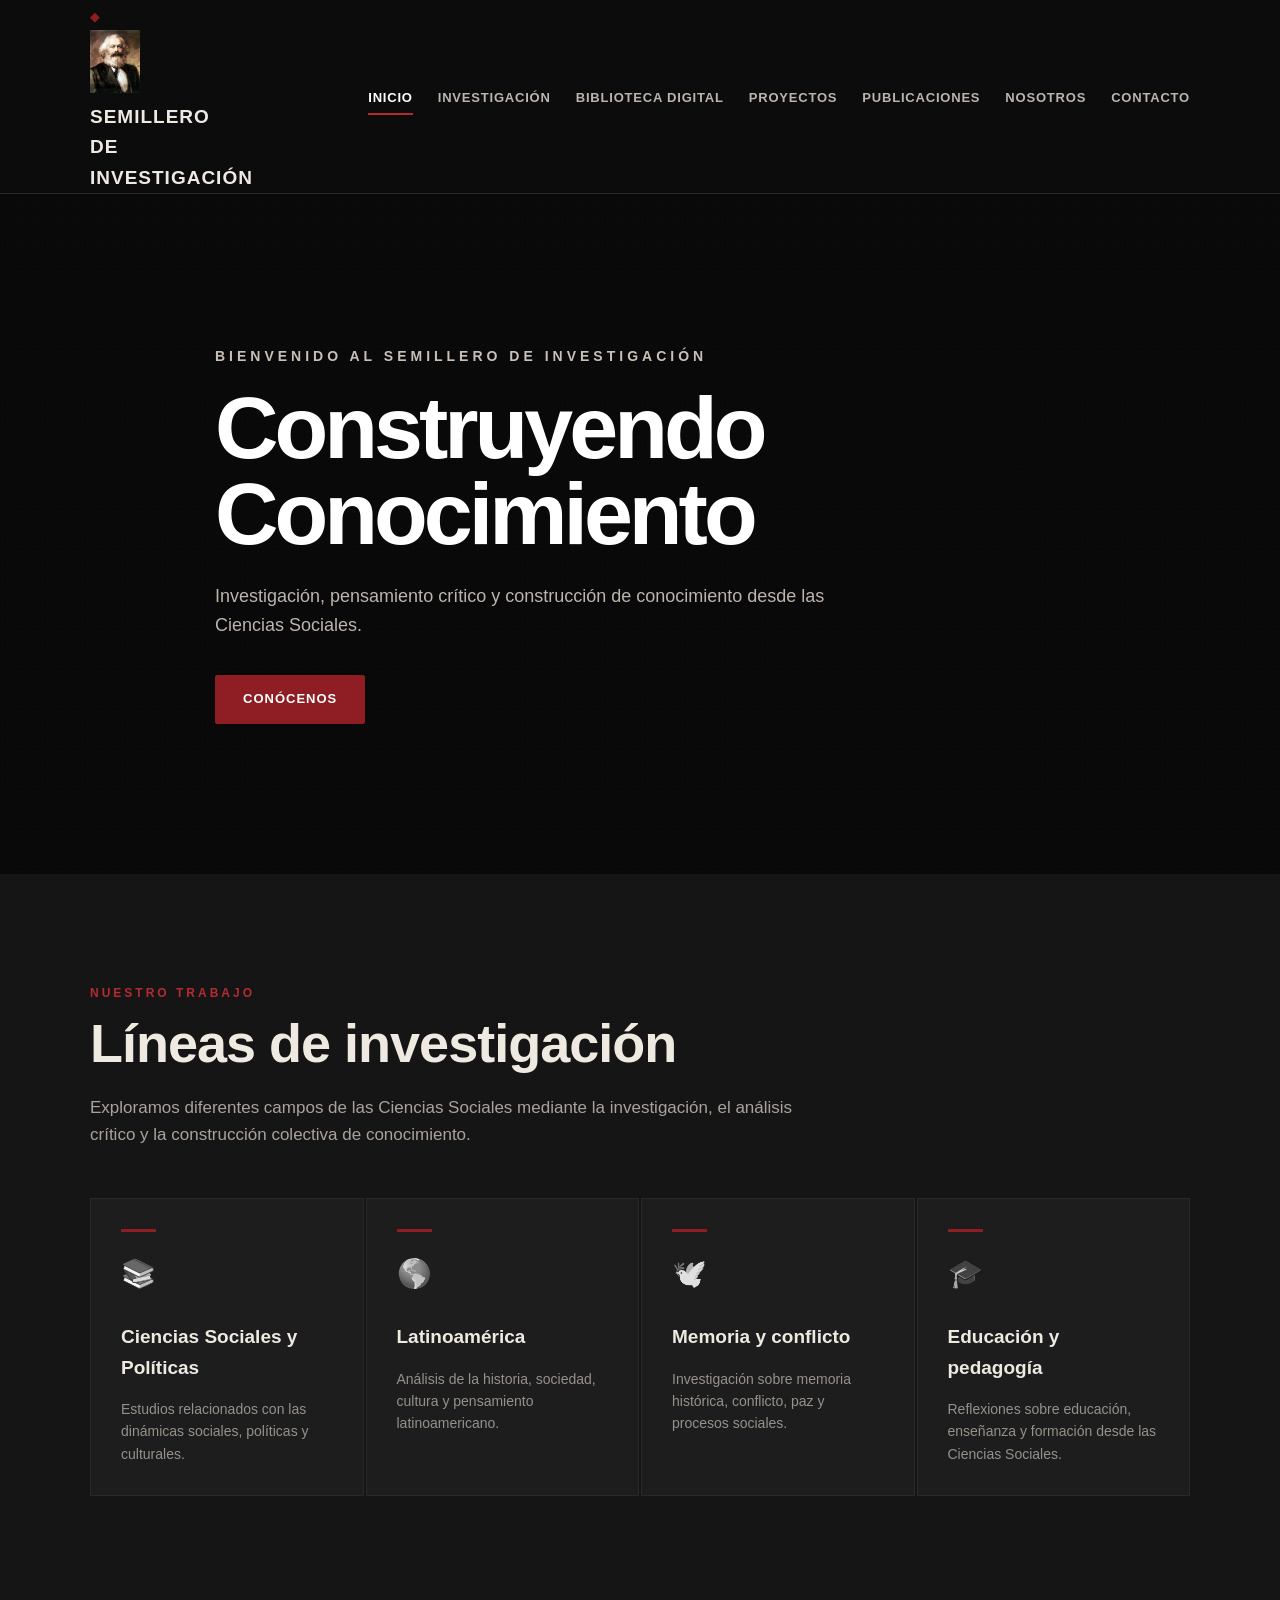
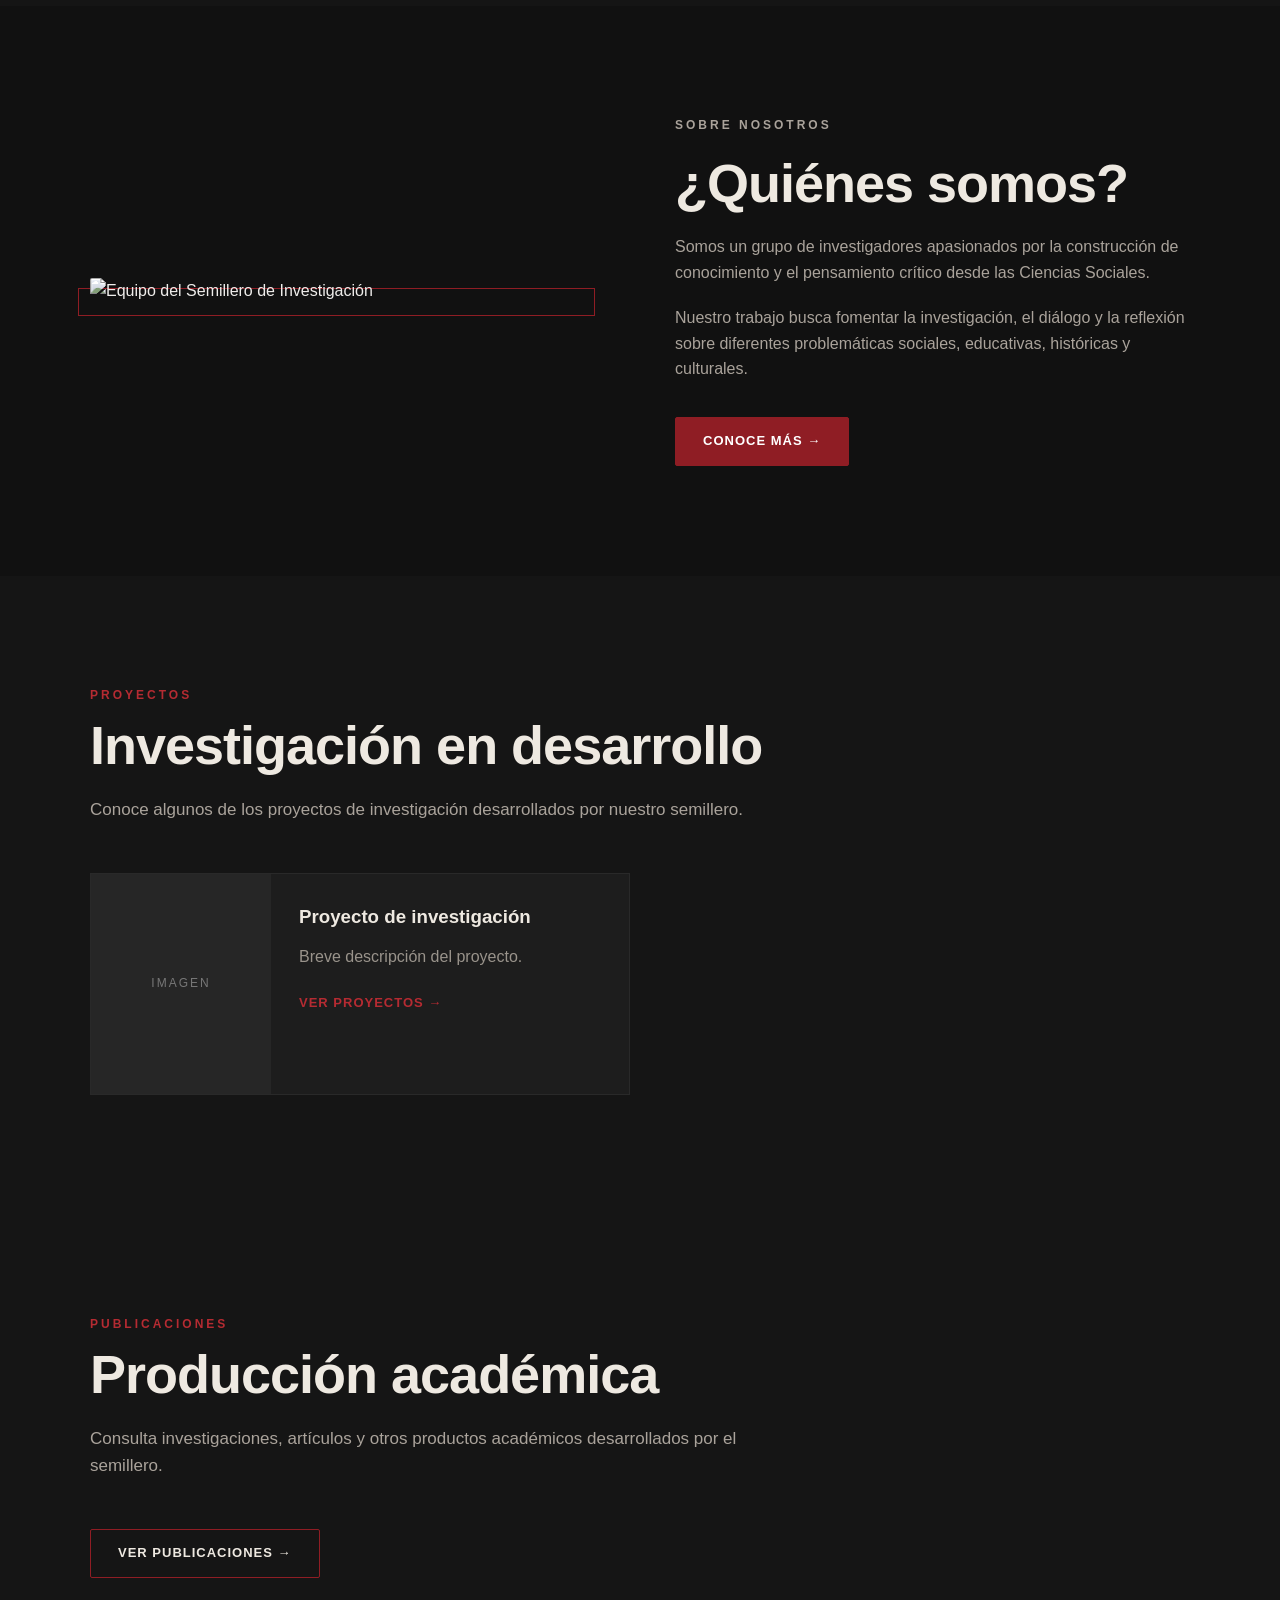
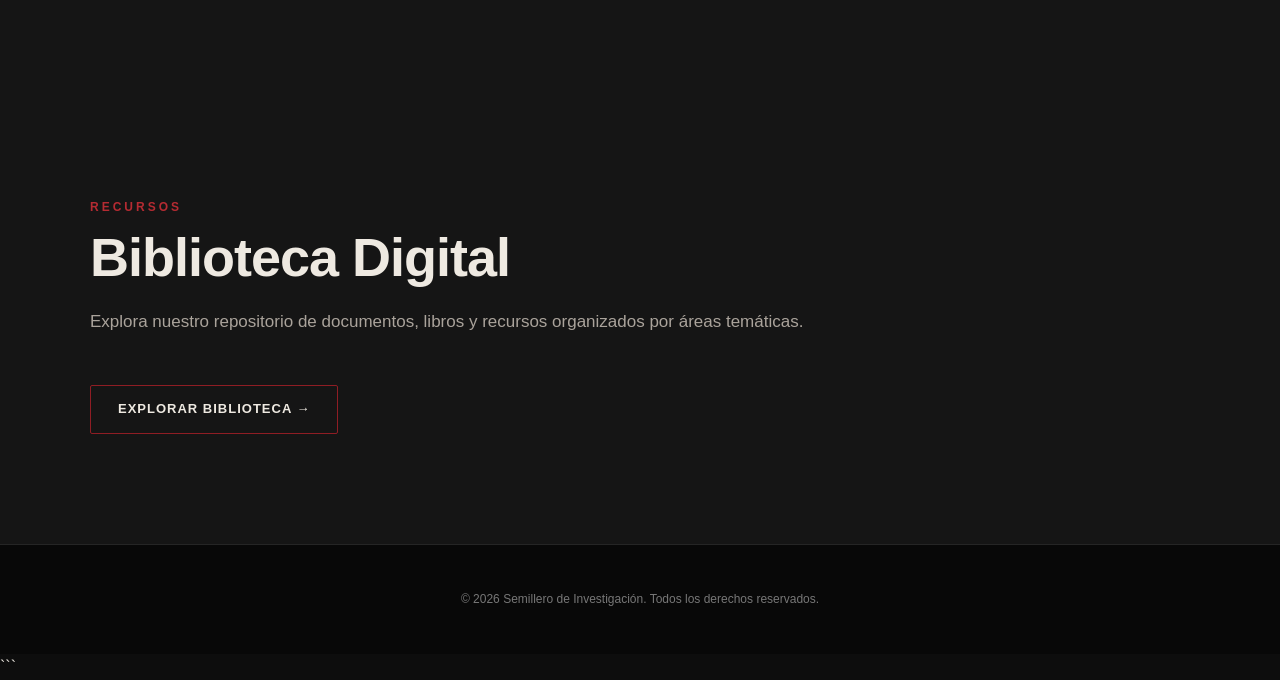
==== index.html @ fe78fd08 "git" ====
<!DOCTYPE html>
<html lang="es">

<head>

    <meta charset="UTF-8">
    <meta name="viewport" content="width=device-width, initial-scale=1.0">

    <title>Semillero de Investigación</title>

    <link rel="stylesheet" href="css/styles.css">

</head>

<body>

    <!-- ==================== HEADER ==================== -->

    <header class="header">

        <div class="contenedor header-contenido">

            <!-- LOGO / NOMBRE -->

            <a href="index.html" class="logo mi-logo">
                <img src="images/logo.png" alt="Logo del Semillero de Investigación" style="width: 50px; height: auto;">
                Semillero de Investigación
            </a>


            <!-- MENÚ DE NAVEGACIÓN -->

            <nav class="navegacion">

                <ul>

                    <li>
                        <a href="index.html" class="activo">
                            Inicio
                        </a>
                    </li>

                    <li>
                        <a href="investigacion.html">
                            Investigación
                        </a>
                    </li>

                    <li>
                        <a href="repositorio.html">
                            Biblioteca Digital
                        </a>
                    </li>

                    <li>
                        <a href="proyectos.html">
                            Proyectos
                        </a>
                    </li>

                    <li>
                        <a href="publicaciones.html">
                            Publicaciones
                        </a>
                    </li>

                    <li>
                        <a href="nosotros.html">
                            Nosotros
                        </a>
                    </li>

                    <li>
                        <a href="contacto.html">
                            Contacto
                        </a>
                    </li>

                </ul>

            </nav>

        </div>

    </header>


    <!-- ==================== CONTENIDO PRINCIPAL ==================== -->

    <main>


        <!-- ==================== INICIO ==================== -->

        <section id="inicio" class="hero">

            <div class="hero-contenido">

                <p class="hero-subtitulo">
                    Bienvenido al Semillero de Investigación
                </p>

                <h1 class="hero-titulo">
                    Construyendo Conocimiento
                </h1>

                <p class="hero-texto">
                    Investigación, pensamiento crítico y construcción
                    de conocimiento desde las Ciencias Sociales.
                </p>

                <a href="nosotros.html" class="hero-boton">
                    Conócenos
                </a>

            </div>

        </section>


        <!-- ==================== LÍNEAS DE INVESTIGACIÓN ==================== -->

        <section id="lineas" class="seccion">

            <div class="contenedor">

                <p class="etiqueta">
                    NUESTRO TRABAJO
                </p>

                <h2>
                    Líneas de investigación
                </h2>

                <p class="descripcion">
                    Exploramos diferentes campos de las Ciencias Sociales
                    mediante la investigación, el análisis crítico y la
                    construcción colectiva de conocimiento.
                </p>


                <div class="lineas-grid">


                    <article class="linea">

                        <div class="linea-icono">
                            📚
                        </div>

                        <h3>
                            Ciencias Sociales y Políticas
                        </h3>

                        <p>
                            Estudios relacionados con las dinámicas
                            sociales, políticas y culturales.
                        </p>

                    </article>


                    <article class="linea">

                        <div class="linea-icono">
                            🌎
                        </div>

                        <h3>
                            Latinoamérica
                        </h3>

                        <p>
                            Análisis de la historia, sociedad,
                            cultura y pensamiento latinoamericano.
                        </p>

                    </article>


                    <article class="linea">

                        <div class="linea-icono">
                            🕊️
                        </div>

                        <h3>
                            Memoria y conflicto
                        </h3>

                        <p>
                            Investigación sobre memoria histórica,
                            conflicto, paz y procesos sociales.
                        </p>

                    </article>


                    <article class="linea">

                        <div class="linea-icono">
                            🎓
                        </div>

                        <h3>
                            Educación y pedagogía
                        </h3>

                        <p>
                            Reflexiones sobre educación, enseñanza
                            y formación desde las Ciencias Sociales.
                        </p>

                    </article>


                </div>

            </div>

        </section>


        <!-- ==================== SOBRE NOSOTROS ==================== -->

        <section id="nosotros" class="seccion nosotros">

            <div class="contenedor nosotros-contenido">

                <div class="nosotros-imagen">

                    <img
                        src="img/nosotros.jpg"
                        alt="Equipo del Semillero de Investigación">

                </div>


                <div class="nosotros-texto">

                    <p class="etiqueta">
                        SOBRE NOSOTROS
                    </p>

                    <h2>
                        ¿Quiénes somos?
                    </h2>

                    <p>
                        Somos un grupo de investigadores apasionados
                        por la construcción de conocimiento y el
                        pensamiento crítico desde las Ciencias Sociales.
                    </p>

                    <p>
                        Nuestro trabajo busca fomentar la investigación,
                        el diálogo y la reflexión sobre diferentes
                        problemáticas sociales, educativas, históricas
                        y culturales.
                    </p>

                    <a href="nosotros.html" class="boton">
                        Conoce más →
                    </a>

                </div>

            </div>

        </section>


        <!-- ==================== PROYECTOS ==================== -->

        <section id="proyectos" class="seccion">

            <div class="contenedor">

                <p class="etiqueta">
                    PROYECTOS
                </p>

                <h2>
                    Investigación en desarrollo
                </h2>

                <p class="descripcion">
                    Conoce algunos de los proyectos de investigación
                    desarrollados por nuestro semillero.
                </p>


                <div class="proyectos">

                    <article class="proyecto">

                        <div class="proyecto-imagen">
                            Imagen
                        </div>

                        <div class="proyecto-contenido">

                            <h3>
                                Proyecto de investigación
                            </h3>

                            <p>
                                Breve descripción del proyecto.
                            </p>

                            <a href="proyectos.html">
                                Ver proyectos →
                            </a>

                        </div>

                    </article>

                </div>

            </div>

        </section>


        <!-- ==================== PUBLICACIONES ==================== -->

        <section id="publicaciones" class="seccion">

            <div class="contenedor">

                <p class="etiqueta">
                    PUBLICACIONES
                </p>

                <h2>
                    Producción académica
                </h2>

                <p class="descripcion">
                    Consulta investigaciones, artículos y otros
                    productos académicos desarrollados por el semillero.
                </p>

                <a href="publicaciones.html" class="boton">
                    Ver publicaciones →
                </a>

            </div>

        </section>


        <!-- ==================== BIBLIOTECA DIGITAL ==================== -->

        <section id="biblioteca" class="seccion">

            <div class="contenedor">

                <p class="etiqueta">
                    RECURSOS
                </p>

                <h2>
                    Biblioteca Digital
                </h2>

                <p class="descripcion">
                    Explora nuestro repositorio de documentos, libros
                    y recursos organizados por áreas temáticas.
                </p>

                <a href="repositorio.html" class="boton">
                    Explorar biblioteca →
                </a>

            </div>

        </section>


    </main>


    <!-- ==================== FOOTER ==================== -->

    <footer class="footer">

        <div class="contenedor">

            <p>
                © 2026 Semillero de Investigación.
                Todos los derechos reservados.
            </p>

        </div>

    </footer>


    <script src="js/script.js"></script>

</body>

</html>
```
---- css/styles.css ----
/* =====================================================
   CONFIGURACIÓN GENERAL
===================================================== */

* {
    margin: 0;
    padding: 0;
    box-sizing: border-box;
}

html {
    scroll-behavior: smooth;
}
.mi-logo {
  width: 59px; 
  height: auto; 
}
body {
    font-family: Arial, Helvetica, sans-serif;

    background-color: #0d0d0d;
    color: #e8e3dc;

    line-height: 1.6;
}


/* =====================================================
   VARIABLES
===================================================== */

:root {

    --negro: #0d0d0d;
    --negro-suave: #151515;
    --grafito: #1d1d1d;

    --rojo: #8f1d24;
    --rojo-claro: #b52b32;
    --borgona: #5e1419;

    --blanco: #eee9e1;
    --gris: #aaa39b;
    --gris-oscuro: #333333;

    --papel: #d8d0c4;
}


/* =====================================================
   SELECCIÓN DE TEXTO
===================================================== */

::selection {
    background-color: var(--rojo);
    color: white;
}


/* =====================================================
   CONTENEDOR
===================================================== */

.contenedor {
    width: min(1100px, 90%);
    margin: 0 auto;
}


/* =====================================================
   HEADER
===================================================== */

.header {

    position: sticky;
    top: 0;

    z-index: 1000;

    background-color: rgba(13, 13, 13, 0.96);

    border-bottom: 1px solid #292929;

    backdrop-filter: blur(10px);
}


.header-contenido {

    min-height: 78px;

    display: flex;
    align-items: center;
    justify-content: space-between;

    gap: 30px;
}


/* =====================================================
   LOGO
===================================================== */

.logo {

    color: var(--blanco);

    text-decoration: none;

    font-size: 19px;

    font-weight: 800;

    text-transform: uppercase;

    letter-spacing: 1px;
}


.logo::before {

    content: "◆";

    color: var(--rojo);

    margin-right: 10px;

    font-size: 12px;
}


/* =====================================================
   NAVEGACIÓN
===================================================== */

.navegacion ul {

    list-style: none;

    display: flex;

    align-items: center;

    gap: 25px;
}


.navegacion a {

    position: relative;

    color: #bbb5ad;

    text-decoration: none;

    font-size: 13px;

    font-weight: 600;

    text-transform: uppercase;

    letter-spacing: 0.8px;

    padding: 10px 0;

    transition: color 0.3s ease;
}


.navegacion a:hover,
.navegacion a.activo {

    color: white;
}


/* Línea roja */

.navegacion a::after {

    content: "";

    position: absolute;

    left: 0;
    bottom: 0;

    width: 0;
    height: 2px;

    background-color: var(--rojo-claro);

    transition: width 0.3s ease;
}


.navegacion a:hover::after,
.navegacion a.activo::after {

    width: 100%;
}


/* =====================================================
   HERO
===================================================== */

.hero {

    min-height: 680px;

    display: flex;

    align-items: center;

    position: relative;

    background-color: var(--negro);

    background-image:
        linear-gradient(
            rgba(8, 8, 8, 0.78),
            rgba(8, 8, 8, 0.88)
        ),
        url("../img/hero.jpg");

    background-size: cover;

    background-position: center;
}


/* Textura */

.hero::after {

    content: "";

    position: absolute;

    inset: 0;

    pointer-events: none;

    background-image:
        radial-gradient(
            rgba(255,255,255,0.04) 1px,
            transparent 1px
        );

    background-size: 5px 5px;

    opacity: 0.25;
}


.hero-contenido {

    position: relative;

    z-index: 2;

    width: min(850px, 90%);

    margin: 0 auto;

    text-align: left;
}


.hero-subtitulo {

    margin-bottom: 18px;

    color: #c8c0b6;

    font-size: 14px;

    font-weight: 600;

    text-transform: uppercase;

    letter-spacing: 4px;
}


.hero-titulo {

    margin-bottom: 25px;

    color: white;

    font-size: clamp(48px, 8vw, 88px);

    line-height: 0.98;

    letter-spacing: -4px;

    max-width: 850px;
}


.hero-texto {

    max-width: 650px;

    margin-bottom: 35px;

    color: #bbb5ad;

    font-size: 18px;
}


/* =====================================================
   BOTONES
===================================================== */

.hero-boton,
.boton {

    display: inline-block;

    padding: 13px 27px;

    background-color: var(--rojo);

    color: white;

    text-decoration: none;

    border: 1px solid var(--rojo);

    border-radius: 2px;

    font-size: 13px;

    font-weight: 700;

    text-transform: uppercase;

    letter-spacing: 1px;

    transition:
        background-color 0.3s ease,
        transform 0.3s ease;
}


.hero-boton:hover,
.boton:hover {

    background-color: var(--rojo-claro);

    transform: translateY(-3px);
}


/* =====================================================
   SECCIONES
===================================================== */

.seccion {

    padding: 110px 0;

    background-color: var(--negro);
}


.seccion:nth-child(even) {

    background-color: var(--negro-suave);
}


.etiqueta {

    margin-bottom: 12px;

    color: var(--rojo-claro);

    font-size: 12px;

    font-weight: 800;

    letter-spacing: 3px;
}


.seccion h2 {

    margin-bottom: 22px;

    color: var(--blanco);

    font-size: clamp(34px, 5vw, 54px);

    line-height: 1.05;

    letter-spacing: -1px;
}


.descripcion {

    max-width: 720px;

    margin-bottom: 50px;

    color: var(--gris);

    font-size: 17px;
}


/* =====================================================
   LÍNEAS DE INVESTIGACIÓN
===================================================== */

.lineas-grid {

    display: grid;

    grid-template-columns: repeat(4, 1fr);

    gap: 2px;
}


.linea {

    min-height: 260px;

    padding: 30px;

    background-color: var(--grafito);

    border: 1px solid #292929;

    transition:
        background-color 0.3s ease,
        transform 0.3s ease;
}


.linea:hover {

    background-color: #252525;

    transform: translateY(-5px);
}


.linea-icono {

    margin-bottom: 25px;

    font-size: 28px;

    filter: grayscale(100%);
}


.linea h3 {

    margin-bottom: 15px;

    color: var(--blanco);

    font-size: 19px;
}


.linea p {

    color: #96918b;

    font-size: 14px;
}


/* Línea roja superior */

.linea::before {

    content: "";

    display: block;

    width: 35px;

    height: 3px;

    margin-bottom: 20px;

    background-color: var(--rojo);
}


/* =====================================================
   NOSOTROS
===================================================== */

.nosotros {

    background-color: #111111 !important;
}


.nosotros-contenido {

    display: grid;

    grid-template-columns: 1fr 1fr;

    align-items: center;

    gap: 70px;
}


.nosotros-imagen {

    position: relative;
}


.nosotros-imagen::before {

    content: "";

    position: absolute;

    left: -12px;
    bottom: -12px;

    width: 100%;
    height: 100%;

    border: 1px solid var(--rojo);

    z-index: 0;
}


.nosotros-imagen img {

    position: relative;

    z-index: 1;

    width: 100%;

    height: 500px;

    object-fit: cover;

    filter: grayscale(70%) contrast(1.1);

    border-radius: 2px;
}


.nosotros-texto p {

    margin-bottom: 20px;

    color: #aaa39b;
}


.nosotros-texto .boton {

    margin-top: 15px;
}


/* =====================================================
   PROYECTOS
===================================================== */

.proyectos {

    display: grid;

    grid-template-columns: repeat(2, 1fr);

    gap: 20px;
}


.proyecto {

    display: grid;

    grid-template-columns: 180px 1fr;

    background-color: var(--grafito);

    border: 1px solid #292929;

    overflow: hidden;

    transition:
        transform 0.3s ease,
        border-color 0.3s ease;
}


.proyecto:hover {

    transform: translateY(-5px);

    border-color: var(--rojo);
}


.proyecto-imagen {

    min-height: 220px;

    display: flex;

    align-items: center;

    justify-content: center;

    background-color: #262626;

    color: #777;

    font-size: 12px;

    text-transform: uppercase;

    letter-spacing: 2px;
}


.proyecto-contenido {

    padding: 28px;
}


.proyecto-contenido h3 {

    margin-bottom: 12px;

    color: var(--blanco);
}


.proyecto-contenido p {

    margin-bottom: 20px;

    color: #99938b;
}


.proyecto-contenido a {

    color: var(--rojo-claro);

    text-decoration: none;

    font-size: 13px;

    font-weight: 700;

    text-transform: uppercase;

    letter-spacing: 1px;
}


/* =====================================================
   PUBLICACIONES / BIBLIOTECA
===================================================== */

#publicaciones,
#biblioteca {

    background-color: #151515;
}


#publicaciones .boton,
#biblioteca .boton {

    background-color: transparent;

    border-color: var(--rojo);

    color: #eee9e1;
}


#publicaciones .boton:hover,
#biblioteca .boton:hover {

    background-color: var(--rojo);
}


/* =====================================================
   FOOTER
===================================================== */

.footer {

    padding: 45px 0;

    background-color: #080808;

    border-top: 1px solid #252525;

    color: #777;

    text-align: center;

    font-size: 12px;
}


/* =====================================================
   ANIMACIÓN HERO
===================================================== */

.hero-contenido {

    animation: aparecer 1s ease;
}


@keyframes aparecer {

    from {

        opacity: 0;

        transform: translateY(25px);

    }

    to {

        opacity: 1;

        transform: translateY(0);

    }

}


/* =====================================================
   ANIMACIONES JAVASCRIPT
===================================================== */

.animacion {

    opacity: 0;

    transform: translateY(30px);

    transition:
        opacity 0.7s ease,
        transform 0.7s ease;
}


.animacion.visible {

    opacity: 1;

    transform: translateY(0);
}


/* =====================================================
   TABLET
===================================================== */

@media (max-width: 900px) {

    .header-contenido {

        flex-direction: column;

        padding: 18px 0;

    }


    .navegacion ul {

        flex-wrap: wrap;

        justify-content: center;

        gap: 15px;

    }


    .lineas-grid {

        grid-template-columns: repeat(2, 1fr);

    }


    .nosotros-contenido {

        grid-template-columns: 1fr;

        gap: 50px;

    }


    .nosotros-imagen img {

        height: 400px;

    }


    .proyectos {

        grid-template-columns: 1fr;

    }

}


/* =====================================================
   CELULAR
===================================================== */

@media (max-width: 600px) {

    .header-contenido {

        align-items: center;

    }


    .logo {

        font-size: 16px;

    }


    .navegacion ul {

        gap: 10px;

    }


    .navegacion a {

        font-size: 10px;

    }


    .hero {

        min-height: 600px;

    }


    .hero-contenido {

        text-align: left;

    }


    .hero-titulo {

        font-size: 52px;

        letter-spacing: -2px;

    }


    .hero-texto {

        font-size: 16px;

    }


    .seccion {

        padding: 75px 0;

    }


    .lineas-grid {

        grid-template-columns: 1fr;

    }


    .proyecto {

        grid-template-columns: 1fr;

    }


    .proyecto-imagen {

        min-height: 180px;

    }


    .nosotros-imagen img {

        height: 300px;

    }

}
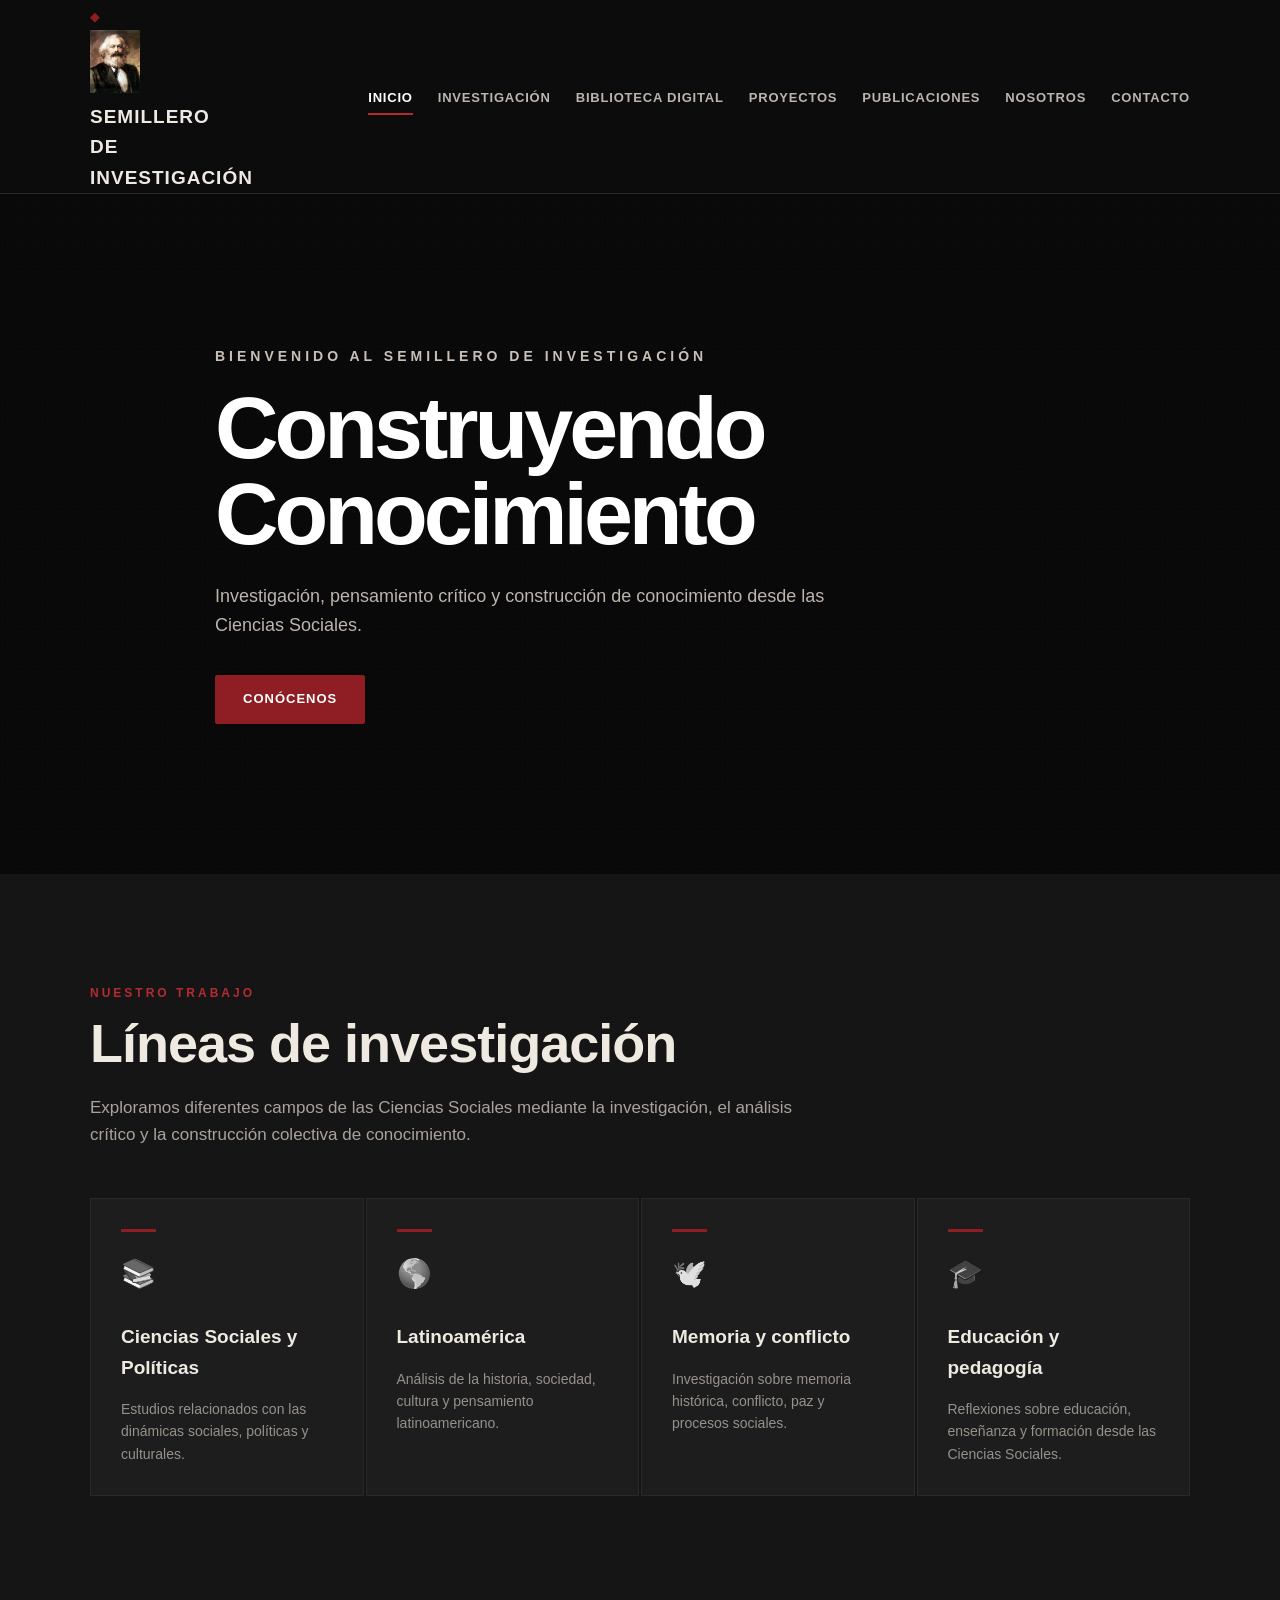
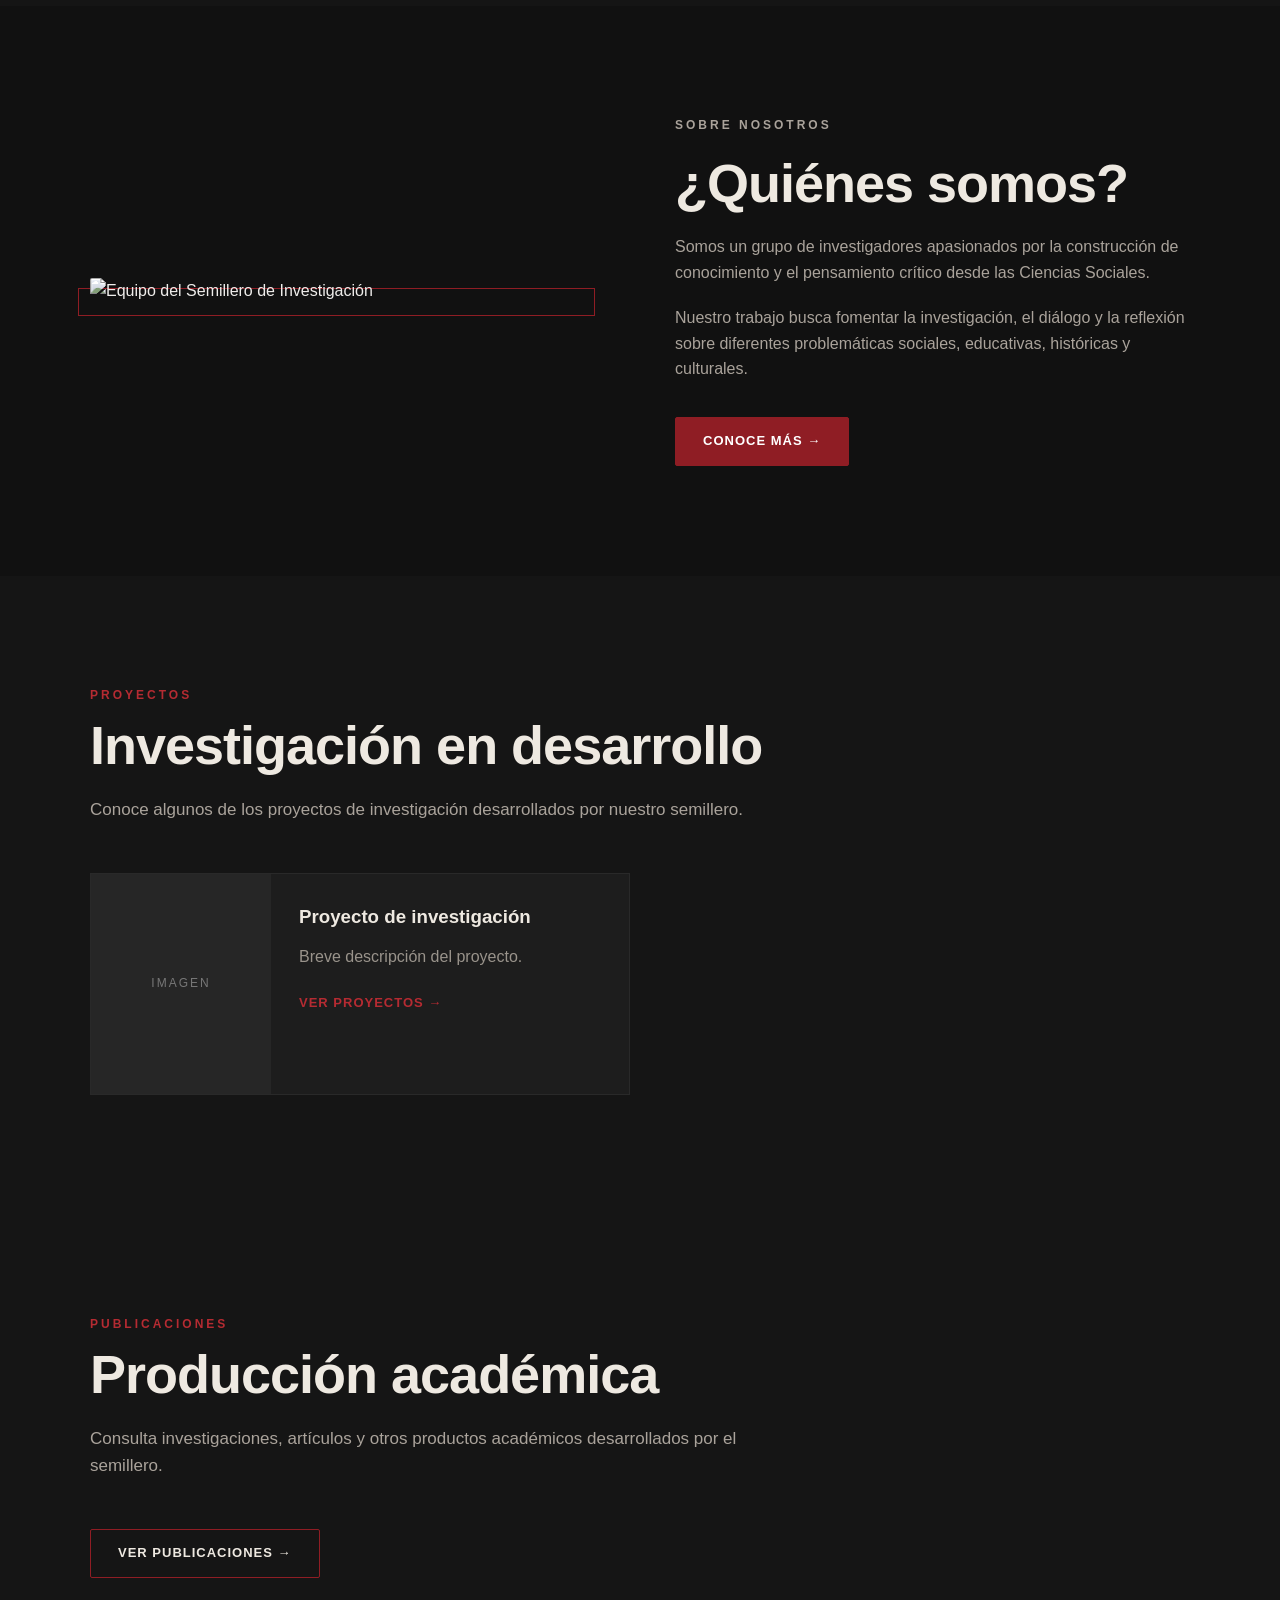
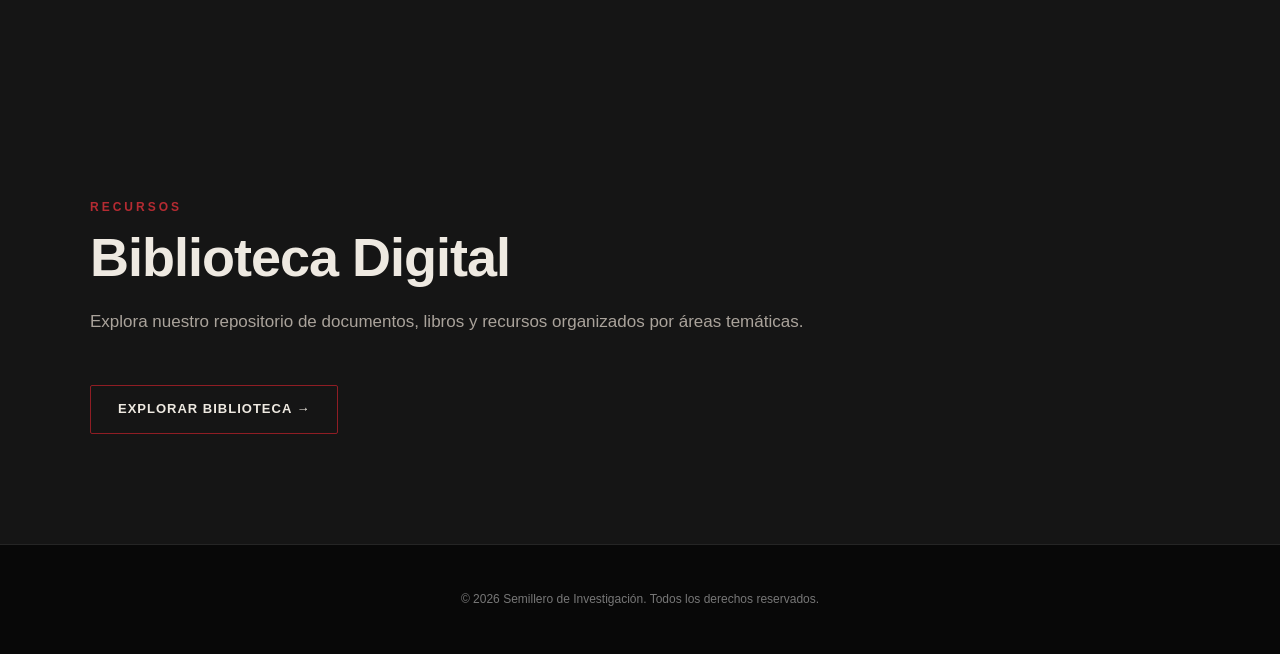
==== commit 5a7dd848: "mi primer commit" ====
--- a/index.html
+++ b/index.html
@@ -14,22 +14,15 @@
 
 <body>
 
-    <!-- ==================== HEADER ==================== -->
-
     <header class="header">
 
         <div class="contenedor header-contenido">
-
-            <!-- LOGO / NOMBRE -->
 
             <a href="index.html" class="logo mi-logo">
                 <img src="images/logo.png" alt="Logo del Semillero de Investigación" style="width: 50px; height: auto;">
                 Semillero de Investigación
             </a>
 
-
-            <!-- MENÚ DE NAVEGACIÓN -->
-
             <nav class="navegacion">
 
                 <ul>
@@ -85,12 +78,8 @@
     </header>
 
 
-    <!-- ==================== CONTENIDO PRINCIPAL ==================== -->
-
     <main>
 
-
-        <!-- ==================== INICIO ==================== -->
 
         <section id="inicio" class="hero">
 
@@ -117,8 +106,6 @@
 
         </section>
 
-
-        <!-- ==================== LÍNEAS DE INVESTIGACIÓN ==================== -->
 
         <section id="lineas" class="seccion">
 
@@ -220,8 +207,6 @@
 
         </section>
 
-
-        <!-- ==================== SOBRE NOSOTROS ==================== -->
 
         <section id="nosotros" class="seccion nosotros">
 
@@ -270,8 +255,6 @@
         </section>
 
 
-        <!-- ==================== PROYECTOS ==================== -->
-
         <section id="proyectos" class="seccion">
 
             <div class="contenedor">
@@ -322,9 +305,6 @@
 
         </section>
 
-
-        <!-- ==================== PUBLICACIONES ==================== -->
-
         <section id="publicaciones" class="seccion">
 
             <div class="contenedor">
@@ -351,7 +331,6 @@
         </section>
 
 
-        <!-- ==================== BIBLIOTECA DIGITAL ==================== -->
 
         <section id="biblioteca" class="seccion">
 
@@ -382,7 +361,6 @@
     </main>
 
 
-    <!-- ==================== FOOTER ==================== -->
 
     <footer class="footer">
 
@@ -403,4 +381,3 @@
 </body>
 
 </html>
-```
--- a/css/styles.css
+++ b/css/styles.css
@@ -1,7 +1,4 @@
 
-/* =====================================================
-   CONFIGURACIÓN GENERAL
-===================================================== */
 
 * {
     margin: 0;
@@ -26,10 +23,6 @@
 }
 
 
-/* =====================================================
-   VARIABLES
-===================================================== */
-
 :root {
 
     --negro: #0d0d0d;
@@ -48,9 +41,6 @@
 }
 
 
-/* =====================================================
-   SELECCIÓN DE TEXTO
-===================================================== */
 
 ::selection {
     background-color: var(--rojo);
@@ -58,9 +48,6 @@
 }
 
 
-/* =====================================================
-   CONTENEDOR
-===================================================== */
 
 .contenedor {
     width: min(1100px, 90%);
@@ -68,9 +55,6 @@
 }
 
 
-/* =====================================================
-   HEADER
-===================================================== */
 
 .header {
 
@@ -99,9 +83,6 @@
 }
 
 
-/* =====================================================
-   LOGO
-===================================================== */
 
 .logo {
 
@@ -131,9 +112,6 @@
 }
 
 
-/* =====================================================
-   NAVEGACIÓN
-===================================================== */
 
 .navegacion ul {
 
@@ -202,10 +180,6 @@
     width: 100%;
 }
 
-
-/* =====================================================
-   HERO
-===================================================== */
 
 .hero {
 
@@ -314,10 +288,6 @@
 }
 
 
-/* =====================================================
-   BOTONES
-===================================================== */
-
 .hero-boton,
 .boton {
 
@@ -358,9 +328,6 @@
 }
 
 
-/* =====================================================
-   SECCIONES
-===================================================== */
 
 .seccion {
 
@@ -415,10 +382,6 @@
     font-size: 17px;
 }
 
-
-/* =====================================================
-   LÍNEAS DE INVESTIGACIÓN
-===================================================== */
 
 .lineas-grid {
 
@@ -500,9 +463,6 @@
 }
 
 
-/* =====================================================
-   NOSOTROS
-===================================================== */
 
 .nosotros {
 
@@ -577,10 +537,6 @@
     margin-top: 15px;
 }
 
-
-/* =====================================================
-   PROYECTOS
-===================================================== */
 
 .proyectos {
 
@@ -678,10 +634,6 @@
 }
 
 
-/* =====================================================
-   PUBLICACIONES / BIBLIOTECA
-===================================================== */
-
 #publicaciones,
 #biblioteca {
 
@@ -707,10 +659,6 @@
 }
 
 
-/* =====================================================
-   FOOTER
-===================================================== */
-
 .footer {
 
     padding: 45px 0;
@@ -727,9 +675,6 @@
 }
 
 
-/* =====================================================
-   ANIMACIÓN HERO
-===================================================== */
 
 .hero-contenido {
 
@@ -758,9 +703,6 @@
 }
 
 
-/* =====================================================
-   ANIMACIONES JAVASCRIPT
-===================================================== */
 
 .animacion {
 
@@ -782,10 +724,6 @@
 }
 
 
-/* =====================================================
-   TABLET
-===================================================== */
-
 @media (max-width: 900px) {
 
     .header-contenido {
@@ -840,10 +778,6 @@
 }
 
 
-/* =====================================================
-   CELULAR
-===================================================== */
-
 @media (max-width: 600px) {
 
     .header-contenido {
@@ -940,4 +874,3 @@
 
 }
 
-
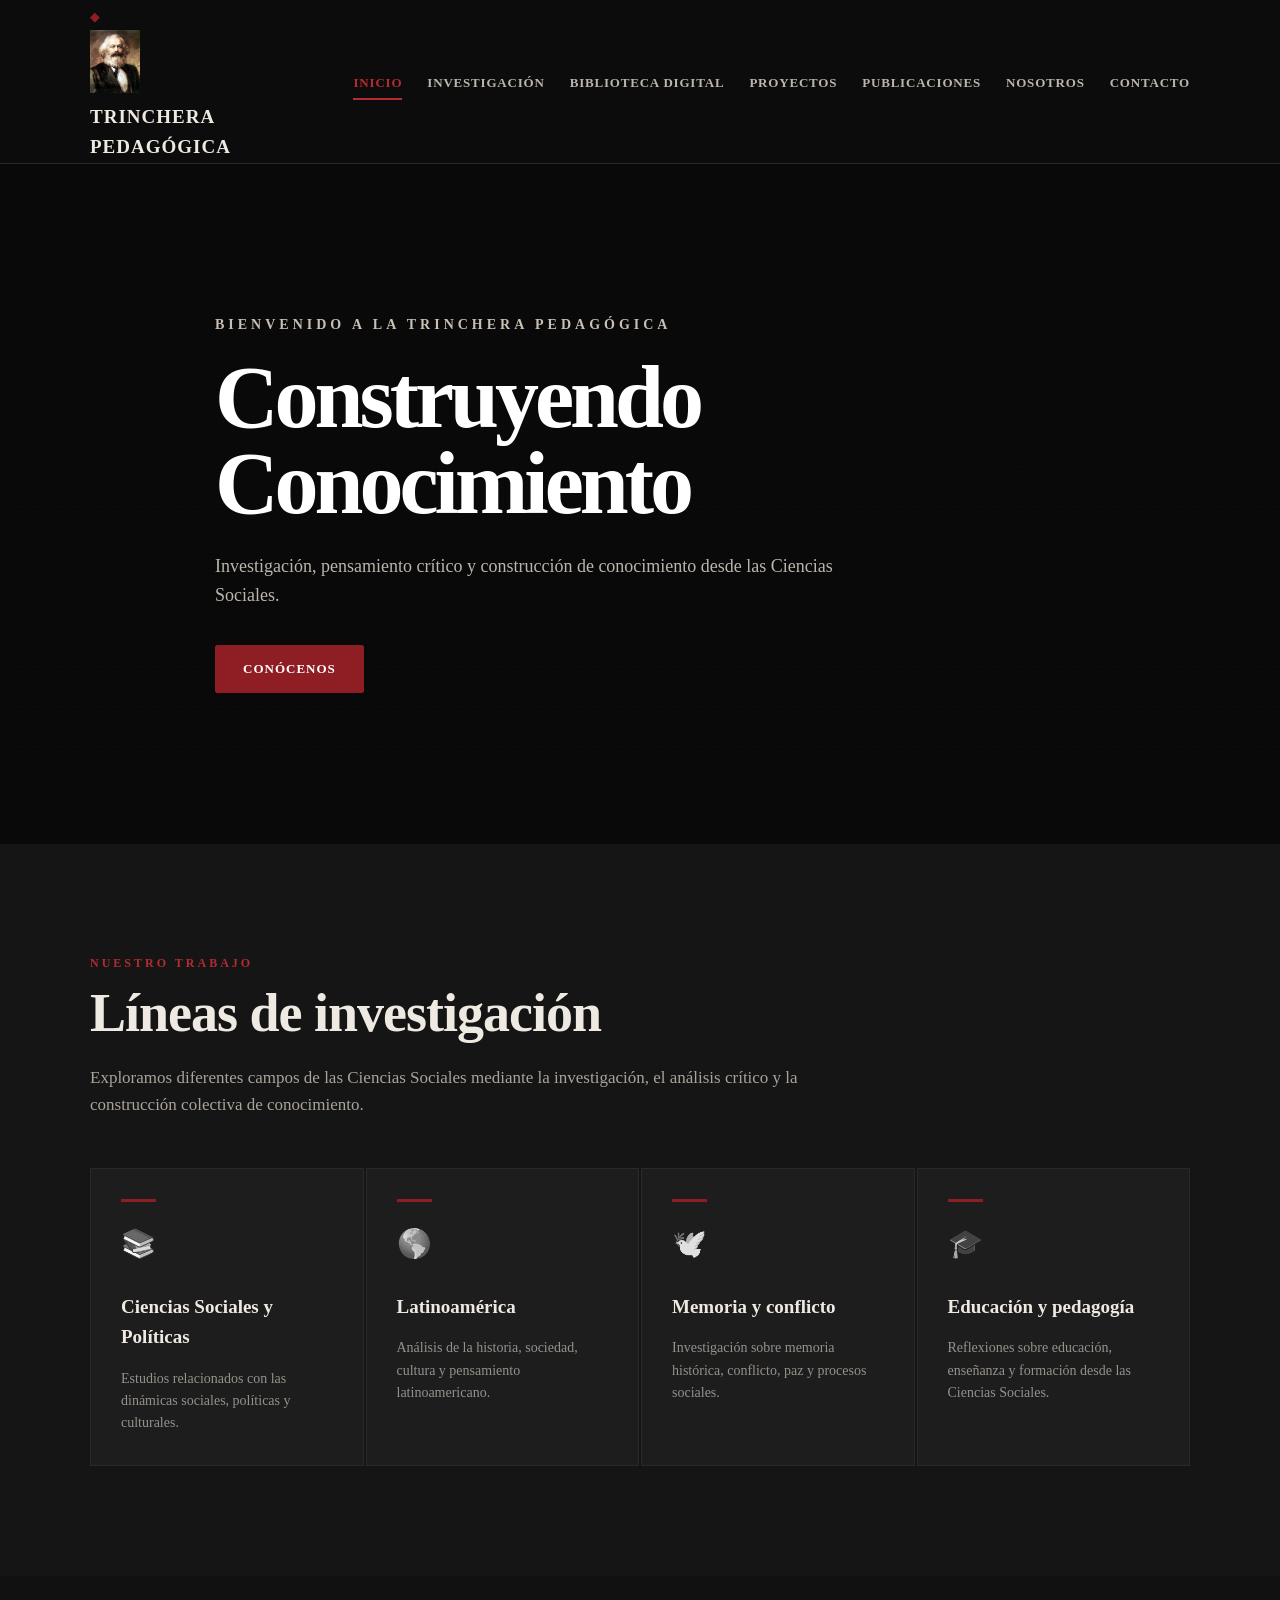
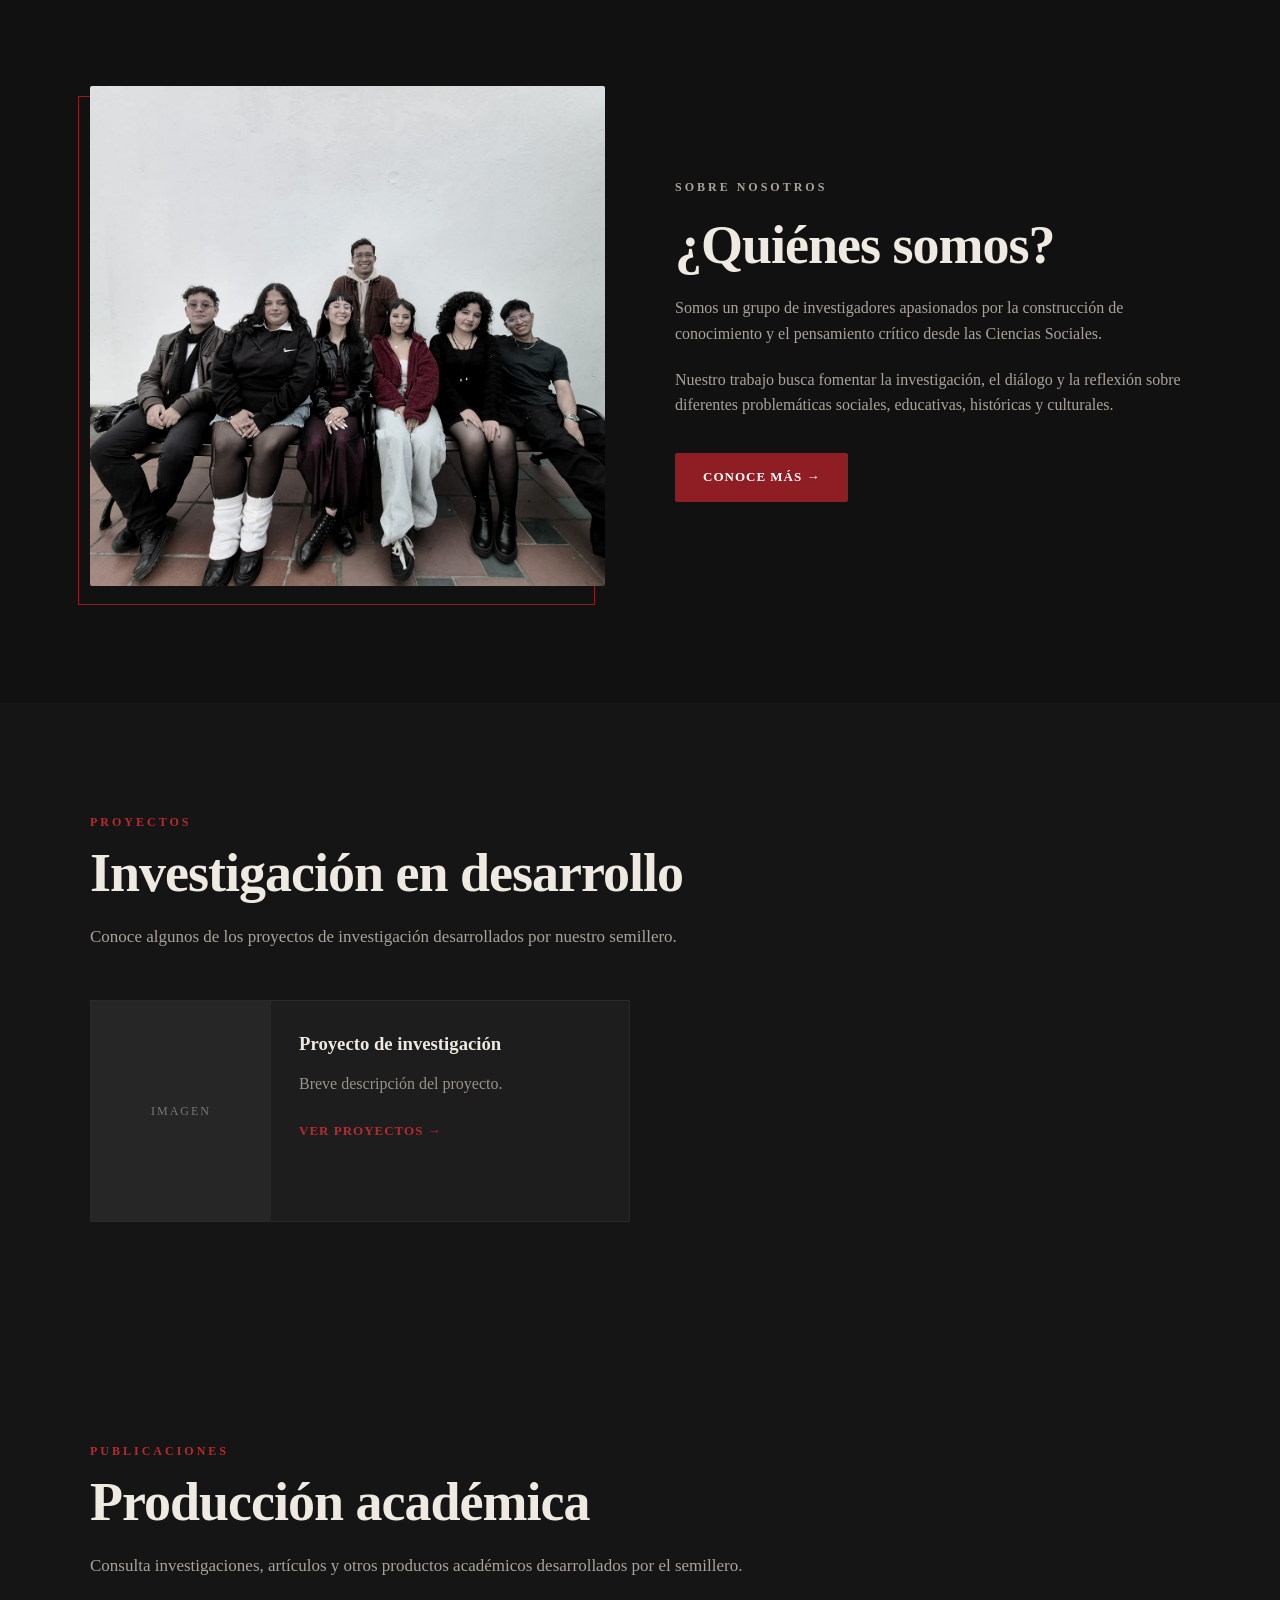
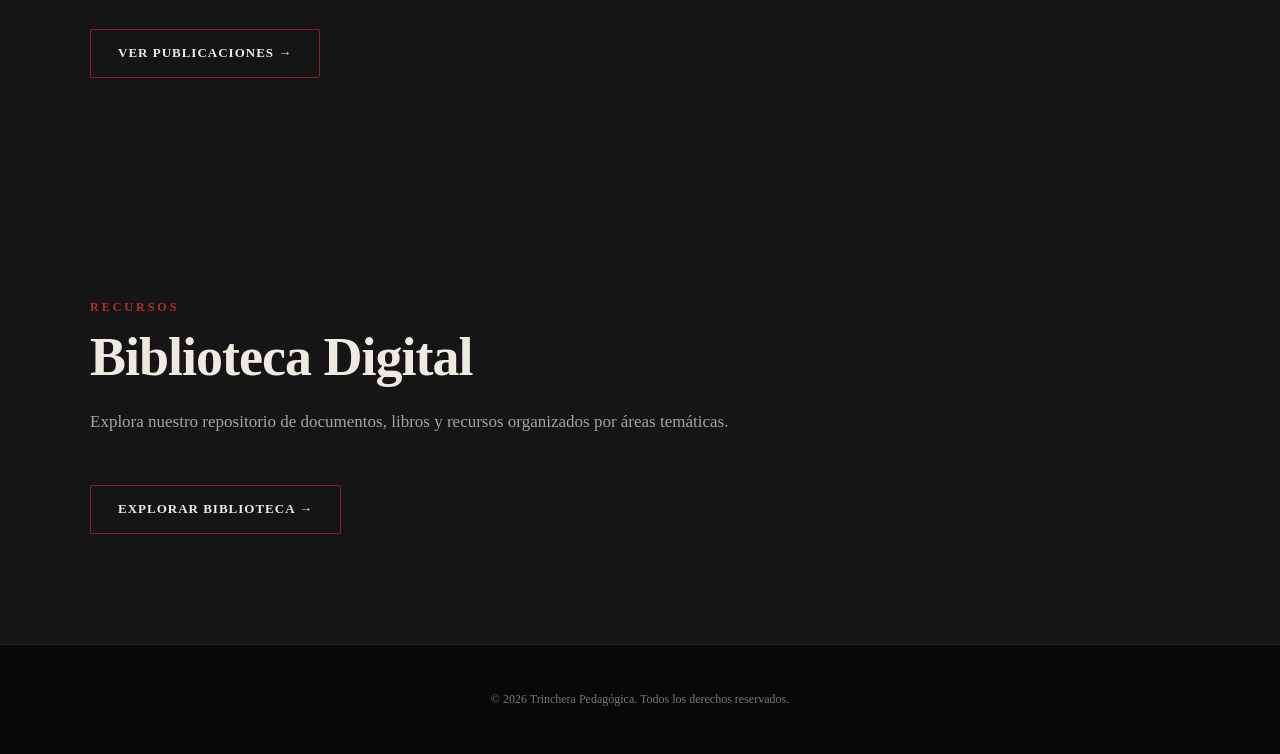
==== commit fa7b46b2: "Nosotros" ====
--- a/index.html
+++ b/index.html
@@ -6,7 +6,7 @@
     <meta charset="UTF-8">
     <meta name="viewport" content="width=device-width, initial-scale=1.0">
 
-    <title>Semillero de Investigación</title>
+    <title>Trinchera Pedagógica</title>
 
     <link rel="stylesheet" href="css/styles.css">
 
@@ -19,8 +19,8 @@
         <div class="contenedor header-contenido">
 
             <a href="index.html" class="logo mi-logo">
-                <img src="images/logo.png" alt="Logo del Semillero de Investigación" style="width: 50px; height: auto;">
-                Semillero de Investigación
+                <img src="images/logo.png" alt="Logo de la Trinchera Pedagógica" style="width: 50px; height: auto;">
+                Trinchera Pedagógica
             </a>
 
             <nav class="navegacion">
@@ -86,7 +86,7 @@
             <div class="hero-contenido">
 
                 <p class="hero-subtitulo">
-                    Bienvenido al Semillero de Investigación
+                    Bienvenido a la Trinchera Pedagógica
                 </p>
 
                 <h1 class="hero-titulo">
@@ -215,8 +215,8 @@
                 <div class="nosotros-imagen">
 
                     <img
-                        src="img/nosotros.jpg"
-                        alt="Equipo del Semillero de Investigación">
+                        src="img/foto grupal.jpeg"
+                        alt="Equipo de la Trinchera Pedagógica">
 
                 </div>
 
@@ -367,7 +367,7 @@
         <div class="contenedor">
 
             <p>
-                © 2026 Semillero de Investigación.
+                © 2026 Trinchera Pedagógica.
                 Todos los derechos reservados.
             </p>
 
--- a/css/styles.css
+++ b/css/styles.css
@@ -14,7 +14,7 @@
   height: auto; 
 }
 body {
-    font-family: Arial, Helvetica, sans-serif;
+    font-family: Georgia, 'Times New Roman', Times, serif, Helvetica, sans-serif;
 
     background-color: #0d0d0d;
     color: #e8e3dc;
@@ -22,6 +22,11 @@
     line-height: 1.6;
 }
 
+.hero-titulo {
+    font-size: clamp(48px, 8vw, 88px);
+    font-weight: 700;
+    letter-spacing: -2px;
+} 
 
 :root {
 
@@ -150,7 +155,7 @@
 .navegacion a:hover,
 .navegacion a.activo {
 
-    color: white;
+    color: var(--rojo-claro);
 }
 
 
@@ -198,7 +203,7 @@
             rgba(8, 8, 8, 0.78),
             rgba(8, 8, 8, 0.88)
         ),
-        url("../img/hero.jpg");
+        url("../img/foto\ grupal.jpeg.jpg");
 
     background-size: cover;
 
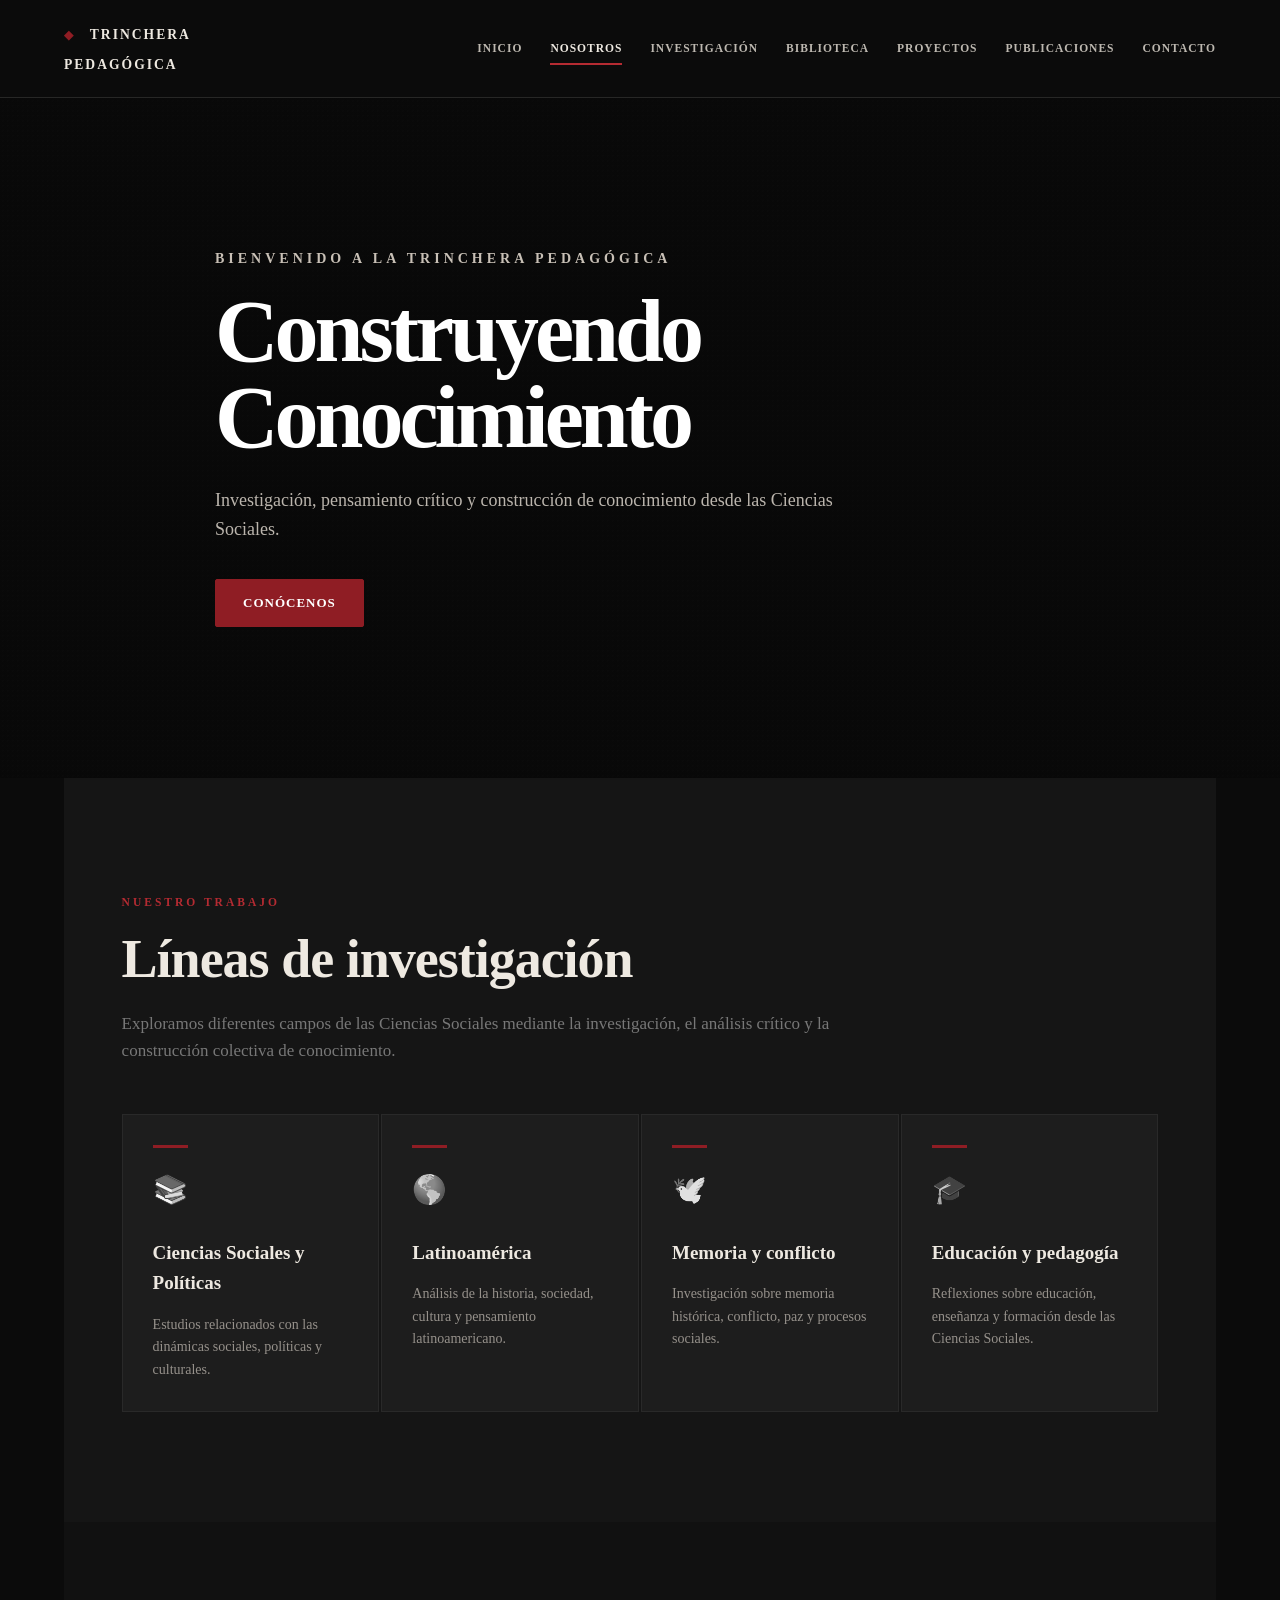
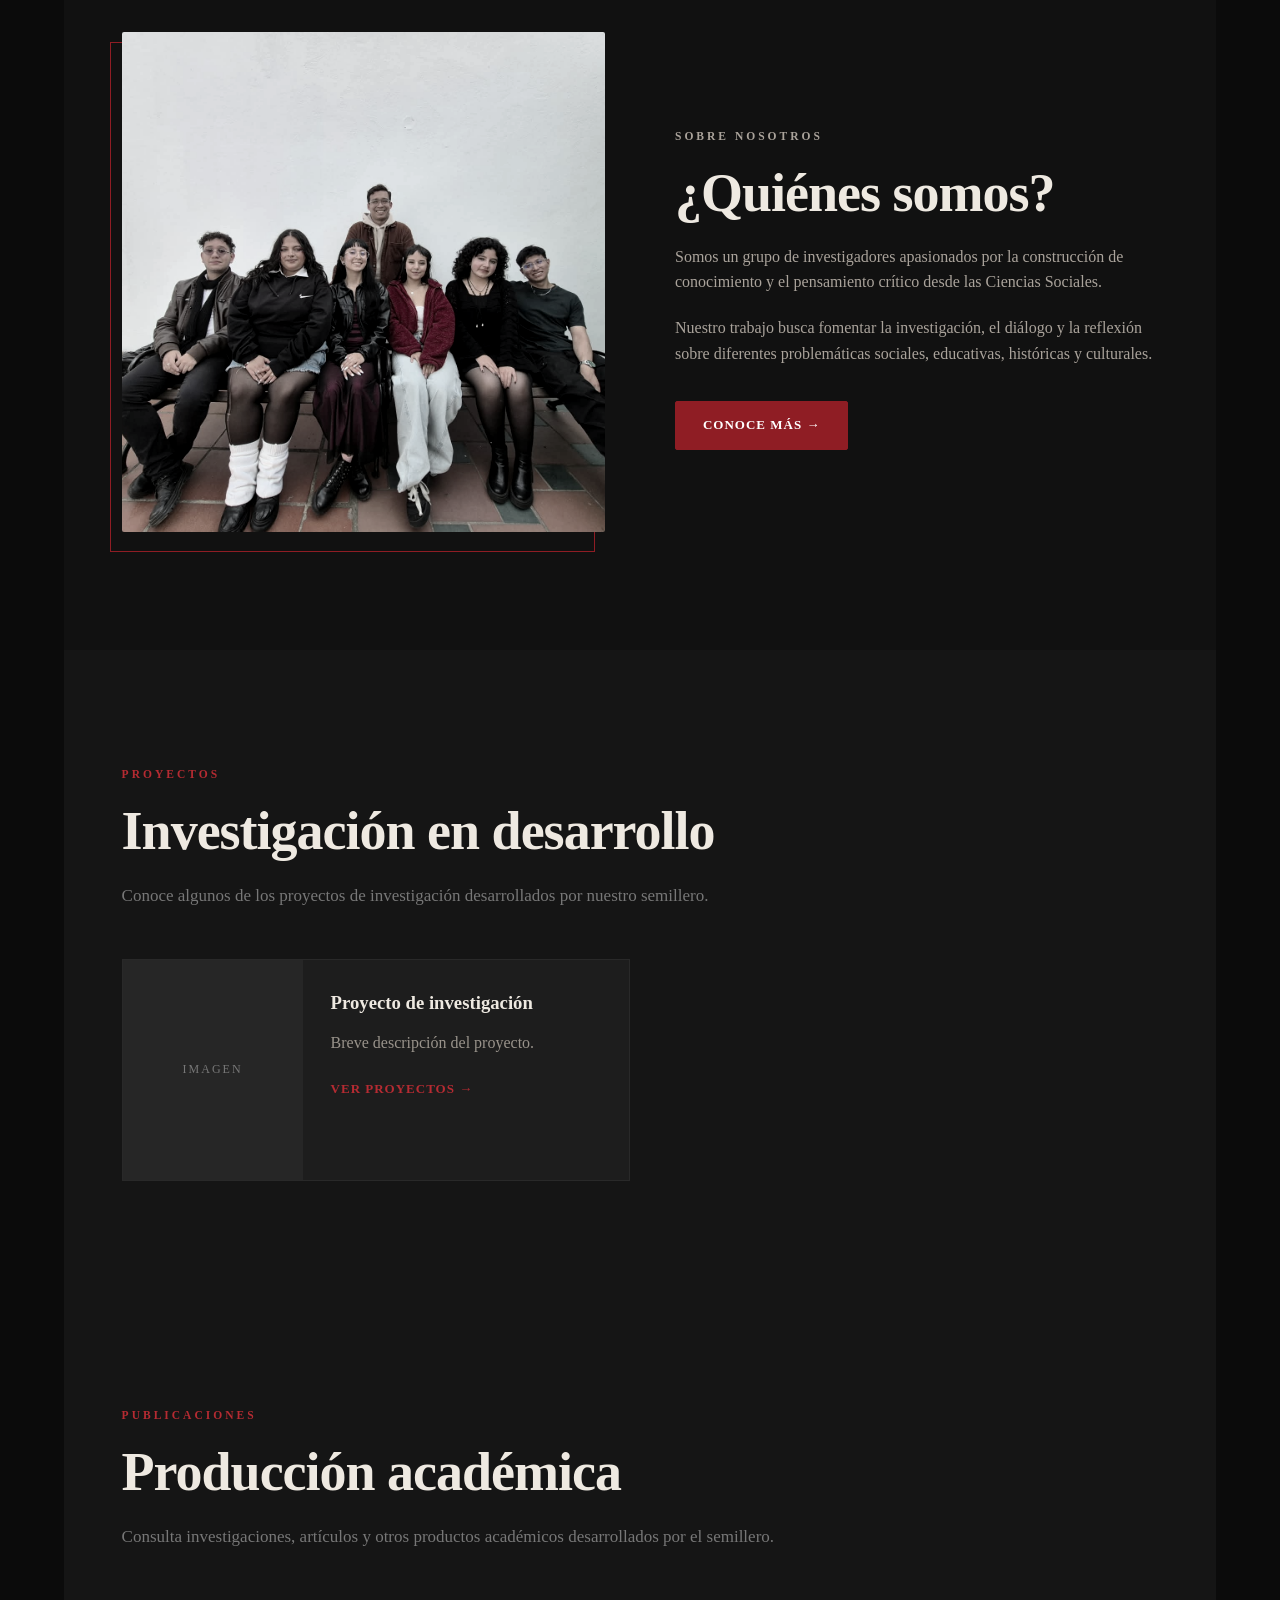
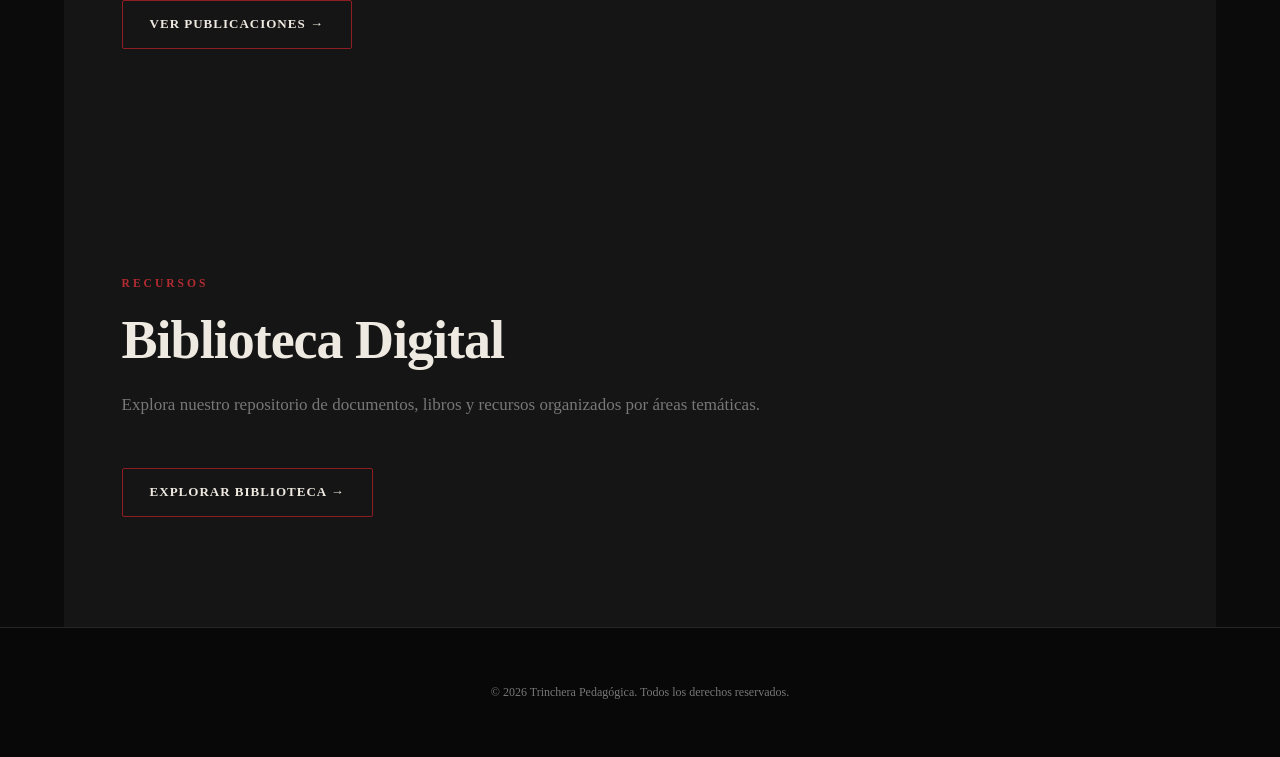
==== commit 4e0ced21: "Primer perfil" ====
--- a/index.html
+++ b/index.html
@@ -1,81 +1,38 @@
 <!DOCTYPE html>
 <html lang="es">
-
 <head>
-
     <meta charset="UTF-8">
     <meta name="viewport" content="width=device-width, initial-scale=1.0">
 
-    <title>Trinchera Pedagógica</title>
-
+    <title>Nosotros | Trinchera Pedagógica</title>
+
+    <!-- CSS general del sitio -->
     <link rel="stylesheet" href="css/styles.css">
 
+    <!-- CSS específico de esta página -->
+    <link rel="stylesheet" href="css/nosotros.css">
 </head>
 
 <body>
 
-    <header class="header">
-
-        <div class="contenedor header-contenido">
-
-            <a href="index.html" class="logo mi-logo">
-                <img src="images/logo.png" alt="Logo de la Trinchera Pedagógica" style="width: 50px; height: auto;">
-                Trinchera Pedagógica
-            </a>
-
-            <nav class="navegacion">
-
-                <ul>
-
-                    <li>
-                        <a href="index.html" class="activo">
-                            Inicio
-                        </a>
-                    </li>
-
-                    <li>
-                        <a href="investigacion.html">
-                            Investigación
-                        </a>
-                    </li>
-
-                    <li>
-                        <a href="repositorio.html">
-                            Biblioteca Digital
-                        </a>
-                    </li>
-
-                    <li>
-                        <a href="proyectos.html">
-                            Proyectos
-                        </a>
-                    </li>
-
-                    <li>
-                        <a href="publicaciones.html">
-                            Publicaciones
-                        </a>
-                    </li>
-
-                    <li>
-                        <a href="nosotros.html">
-                            Nosotros
-                        </a>
-                    </li>
-
-                    <li>
-                        <a href="contacto.html">
-                            Contacto
-                        </a>
-                    </li>
-
-                </ul>
-
-            </nav>
-
-        </div>
-
-    </header>
+
+    <header class="navbar">
+
+    <div class="logo">
+        <a href="index.html">TRINCHERA<br>PEDAGÓGICA</a>
+    </div>
+
+    <nav class="menu">
+        <a href="index.html">Inicio</a>
+        <a href="nosotros.html" class="activo">Nosotros</a>
+        <a href="investigacion.html">Investigación</a>
+        <a href="repositorio.html">Biblioteca</a>
+        <a href="proyectos.html">Proyectos</a>
+        <a href="publicaciones.html">Publicaciones</a>
+        <a href="contacto.html">Contacto</a>
+    </nav>
+
+</header>
 
 
     <main>
--- a/css/nosotros.css
+++ b/css/nosotros.css
@@ -0,0 +1,1184 @@
+
+/* =========================================================
+   VARIABLES
+   ========================================================= */
+
+:root {
+    --negro: #0b0b0b;
+    --carbon: #111111;
+    --gris-oscuro: #181818;
+    --gris: #777;
+    --gris-claro: #bdb8b0;
+    --blanco: #eee9e1;
+    --rojo: #8f1d24;
+    --rojo-claro: #b52b32;
+    --borde: rgba(238, 233, 225, 0.14);
+}
+
+
+/* =========================================================
+   CONFIGURACIÓN GENERAL
+   ========================================================= */
+
+body {
+    background: var(--negro);
+    color: var(--blanco);
+    font-family: Georgia, "Times New Roman", serif;
+}
+
+main {
+    overflow: hidden;
+}
+
+.seccion {
+    width: min(1200px, 90%);
+    margin: 0 auto;
+    padding: 110px 0;
+}
+
+.etiqueta {
+    display: inline-block;
+    color: var(--rojo-claro);
+    font-size: 0.72rem;
+    font-weight: 700;
+    letter-spacing: 3px;
+    text-transform: uppercase;
+    margin-bottom: 20px;
+}
+
+
+/* =========================================================
+   HERO
+   ========================================================= */
+
+.nosotros-hero {
+    min-height: 88vh;
+    width: min(1300px, 92%);
+    margin: 0 auto;
+
+    display: grid;
+    grid-template-columns: 0.9fr 1.1fr;
+    align-items: center;
+
+    gap: 70px;
+    padding: 80px 0;
+}
+
+.hero-text {
+    position: relative;
+}
+
+.hero-text::before {
+    content: "NOSOTROS";
+
+    position: absolute;
+    top: -100px;
+    left: -30px;
+
+    font-size: clamp(5rem, 13vw, 11rem);
+    font-weight: 900;
+
+    color: rgba(255, 255, 255, 0.025);
+
+    pointer-events: none;
+    z-index: 0;
+}
+
+.hero-text h1,
+.hero-text p,
+.hero-text .etiqueta {
+    position: relative;
+    z-index: 1;
+}
+
+.hero-text h1 {
+    font-size: clamp(3rem, 6vw, 6rem);
+    line-height: 0.95;
+
+    letter-spacing: -3px;
+
+    margin: 0 0 35px;
+
+    font-weight: 800;
+}
+
+.hero-text p {
+    max-width: 500px;
+
+    color: var(--gris-claro);
+
+    font-size: 1.1rem;
+    line-height: 1.8;
+}
+
+.hero-image {
+    position: relative;
+}
+
+.hero-image::before {
+    content: "";
+
+    position: absolute;
+
+    width: 100%;
+    height: 100%;
+
+    border: 1px solid var(--rojo);
+
+    top: 18px;
+    left: 18px;
+
+    z-index: 0;
+}
+
+.hero-image img {
+    position: relative;
+    z-index: 1;
+
+    width: 100%;
+    height: 620px;
+
+    object-fit: cover;
+
+    filter: grayscale(25%) contrast(1.05);
+
+    display: block;
+}
+
+
+/* =========================================================
+   QUIÉNES SOMOS
+   ========================================================= */
+
+.nosotros-info {
+    display: grid;
+    grid-template-columns: 100px 1fr;
+
+    gap: 50px;
+
+    border-top: 1px solid var(--borde);
+}
+
+.numero-seccion {
+    font-size: 4rem;
+    font-weight: 800;
+
+    color: var(--rojo);
+
+    line-height: 1;
+}
+
+.contenido-seccion {
+    max-width: 850px;
+}
+
+.contenido-seccion h2 {
+    font-size: clamp(2rem, 4vw, 4rem);
+
+    line-height: 1;
+
+    margin: 0 0 35px;
+
+    letter-spacing: -2px;
+}
+
+.contenido-seccion p {
+    color: var(--gris-claro);
+
+    font-size: 1.05rem;
+    line-height: 1.9;
+
+    margin-bottom: 20px;
+}
+
+
+/* =========================================================
+   HISTORIA
+   ========================================================= */
+
+.historia {
+    display: grid;
+
+    grid-template-columns: 1fr 0.7fr;
+
+    gap: 100px;
+
+    border-top: 1px solid var(--borde);
+}
+
+.historia-frase {
+    display: flex;
+
+    align-items: center;
+    justify-content: center;
+
+    border-left: 1px solid var(--rojo);
+
+    padding-left: 50px;
+}
+
+.historia-frase p {
+    font-size: clamp(1.5rem, 3vw, 2.7rem);
+
+    line-height: 1.2;
+
+    font-weight: 600;
+    font-style: italic;
+
+    color: var(--blanco);
+}
+
+.texto-pendiente {
+    color: var(--rojo-claro) !important;
+
+    font-size: 0.85rem !important;
+
+    text-transform: uppercase;
+
+    letter-spacing: 1px;
+}
+
+
+/* =========================================================
+   ACTIVIDADES
+   ========================================================= */
+
+.actividades {
+    border-top: 1px solid var(--borde);
+}
+
+.encabezado-seccion {
+    max-width: 750px;
+
+    margin-bottom: 60px;
+}
+
+.encabezado-seccion h2 {
+    font-size: clamp(2.5rem, 5vw, 5rem);
+
+    line-height: 1;
+
+    letter-spacing: -2px;
+
+    margin: 0 0 25px;
+}
+
+.encabezado-seccion p {
+    color: var(--gris-claro);
+
+    line-height: 1.8;
+}
+
+.actividades-grid {
+    display: grid;
+
+    grid-template-columns: repeat(2, 1fr);
+
+    border-top: 1px solid var(--borde);
+    border-left: 1px solid var(--borde);
+}
+
+.actividad-card {
+    min-height: 280px;
+
+    padding: 40px;
+
+    border-right: 1px solid var(--borde);
+    border-bottom: 1px solid var(--borde);
+
+    position: relative;
+
+    transition: 0.35s ease;
+}
+
+.actividad-card:hover {
+    background: var(--gris-oscuro);
+}
+
+.actividad-card::after {
+    content: "";
+
+    position: absolute;
+
+    width: 0;
+    height: 3px;
+
+    background: var(--rojo-claro);
+
+    left: 0;
+    bottom: 0;
+
+    transition: 0.35s ease;
+}
+
+.actividad-card:hover::after {
+    width: 100%;
+}
+
+.actividad-numero {
+    color: var(--rojo-claro);
+
+    font-size: 0.8rem;
+
+    letter-spacing: 2px;
+}
+
+.actividad-card h3 {
+    font-size: 2rem;
+
+    margin: 45px 0 15px;
+}
+
+.actividad-card p {
+    color: var(--gris-claro);
+
+    line-height: 1.7;
+
+    max-width: 450px;
+}
+
+
+/* =========================================================
+   MISIÓN Y VISIÓN
+   ========================================================= */
+
+.mision-vision {
+    width: min(1300px, 92%);
+
+    display: grid;
+
+    grid-template-columns: repeat(2, 1fr);
+
+    gap: 2px;
+
+    padding-top: 40px;
+}
+
+.mv-card {
+    background: var(--gris-oscuro);
+
+    padding: 65px;
+
+    border: 1px solid var(--borde);
+
+    position: relative;
+}
+
+.mv-card:first-child {
+    border-top: 3px solid var(--rojo);
+}
+
+.mv-card:last-child {
+    border-top: 3px solid var(--blanco);
+}
+
+.mv-card h2 {
+    font-size: clamp(2rem, 3vw, 3.5rem);
+
+    margin: 20px 0;
+
+    letter-spacing: -1px;
+}
+
+.mv-card p {
+    color: var(--gris-claro);
+
+    line-height: 1.8;
+}
+
+
+/* =========================================================
+   INTEGRANTES
+   ========================================================= */
+
+.integrantes {
+    border-top: 1px solid var(--borde);
+}
+
+.integrantes-grid {
+    display: grid;
+
+    grid-template-columns: repeat(2, 1fr);
+
+    gap: 25px;
+}
+
+
+/* =========================================================
+   TARJETA DE INTEGRANTE
+   ========================================================= */
+
+.integrante-card {
+    background: var(--carbon);
+
+    border: 1px solid var(--borde);
+
+    display: grid;
+
+    grid-template-columns: 0.9fr 1.1fr;
+
+    min-height: 430px;
+
+    position: relative;
+
+    transition:
+        transform 0.35s ease,
+        border-color 0.35s ease,
+        background 0.35s ease;
+}
+
+.integrante-card:hover {
+    transform: translateY(-7px);
+
+    border-color: rgba(181, 43, 50, 0.6);
+
+    background: #151515;
+}
+
+
+/* =========================================================
+   FOTO
+   ========================================================= */
+
+.foto-integrante {
+    position: relative;
+
+    overflow: hidden;
+
+    min-height: 430px;
+}
+
+.foto-integrante img {
+    width: 100%;
+    height: 100%;
+
+    object-fit: cover;
+
+    filter: grayscale(30%);
+
+    transition:
+        transform 0.5s ease,
+        filter 0.5s ease;
+}
+
+.integrante-card:hover .foto-integrante img {
+    transform: scale(1.05);
+
+    filter: grayscale(0%);
+}
+
+.numero-integrante {
+    position: absolute;
+
+    top: 15px;
+    left: 15px;
+
+    background: var(--rojo);
+
+    color: var(--blanco);
+
+    padding: 7px 10px;
+
+    font-size: 0.7rem;
+    font-weight: 700;
+
+    letter-spacing: 1px;
+}
+
+
+/* =========================================================
+   INFORMACIÓN DEL INTEGRANTE
+   ========================================================= */
+
+.info-integrante {
+    padding: 35px;
+
+    display: flex;
+
+    flex-direction: column;
+
+    justify-content: center;
+}
+
+.cargo {
+    color: var(--rojo-claro);
+
+    font-size: 0.65rem;
+    font-weight: 700;
+
+    letter-spacing: 1.5px;
+
+    line-height: 1.5;
+
+    margin-bottom: 18px;
+}
+
+.info-integrante h3 {
+    font-size: clamp(1.6rem, 2.4vw, 2.5rem);
+
+    line-height: 1;
+
+    margin: 0 0 15px;
+
+    letter-spacing: -1px;
+}
+
+.info-integrante > p {
+    color: var(--gris);
+
+    font-size: 0.85rem;
+
+    margin-bottom: 25px;
+}
+
+
+/* =========================================================
+   INTERESES
+   ========================================================= */
+
+.intereses {
+    display: flex;
+
+    flex-wrap: wrap;
+
+    gap: 7px;
+
+    margin-bottom: 25px;
+}
+
+.intereses span {
+    border: 1px solid var(--borde);
+
+    padding: 6px 9px;
+
+    color: var(--gris-claro);
+
+    font-size: 0.65rem;
+
+    line-height: 1.3;
+}
+
+
+/* =========================================================
+   BOTÓN PERFIL
+   ========================================================= */
+
+.btn-perfil {
+    color: var(--blanco);
+
+    text-decoration: none;
+
+    font-size: 0.75rem;
+    font-weight: 700;
+
+    letter-spacing: 1px;
+
+    text-transform: uppercase;
+
+    display: inline-flex;
+
+    align-items: center;
+
+    width: fit-content;
+
+    border-bottom: 1px solid var(--rojo);
+
+    padding-bottom: 7px;
+
+    transition: 0.3s ease;
+}
+
+.btn-perfil:hover {
+    color: var(--rojo-claro);
+
+    border-color: var(--rojo-claro);
+}
+
+
+/* =========================================================
+   PRODUCCIÓN ACADÉMICA
+   ========================================================= */
+
+.produccion {
+    width: min(1300px, 92%);
+
+    display: grid;
+
+    grid-template-columns: 1fr 0.5fr;
+
+    align-items: center;
+
+    gap: 80px;
+
+    border-top: 1px solid var(--borde);
+}
+
+.produccion-texto h2 {
+    font-size: clamp(2.5rem, 5vw, 5rem);
+
+    line-height: 0.95;
+
+    letter-spacing: -2px;
+
+    max-width: 700px;
+
+    margin: 0 0 30px;
+}
+
+.produccion-texto p {
+    color: var(--gris-claro);
+
+    line-height: 1.8;
+
+    max-width: 550px;
+
+    margin-bottom: 35px;
+}
+
+.produccion-dato {
+    border-left: 1px solid var(--rojo);
+
+    padding-left: 50px;
+
+    display: flex;
+
+    flex-direction: column;
+}
+
+.numero-grande {
+    font-size: clamp(6rem, 12vw, 11rem);
+
+    font-weight: 900;
+
+    line-height: 0.8;
+
+    color: var(--rojo);
+}
+
+.produccion-dato span:last-child {
+    color: var(--gris-claro);
+
+    margin-top: 25px;
+
+    text-transform: uppercase;
+
+    letter-spacing: 2px;
+
+    font-size: 0.7rem;
+}
+
+
+/* =========================================================
+   BOTÓN PRINCIPAL
+   ========================================================= */
+
+.btn-principal {
+    display: inline-block;
+
+    color: var(--blanco);
+
+    text-decoration: none;
+
+    border: 1px solid var(--rojo);
+
+    padding: 14px 22px;
+
+    font-size: 0.75rem;
+
+    text-transform: uppercase;
+
+    letter-spacing: 1.5px;
+
+    transition: 0.3s ease;
+}
+
+.btn-principal:hover {
+    background: var(--rojo);
+
+    border-color: var(--rojo);
+}
+
+
+/* =========================================================
+   CIERRE
+   ========================================================= */
+
+.cierre {
+    min-height: 70vh;
+
+    display: flex;
+
+    flex-direction: column;
+
+    justify-content: center;
+
+    align-items: center;
+
+    text-align: center;
+
+    padding: 100px 20px;
+
+    border-top: 1px solid var(--borde);
+}
+
+.cierre h2 {
+    max-width: 950px;
+
+    font-size: clamp(3rem, 7vw, 7rem);
+
+    line-height: 0.95;
+
+    letter-spacing: -3px;
+
+    margin: 10px 0 45px;
+}
+
+
+/* =========================================================
+   FOOTER
+   ========================================================= */
+
+footer {
+    border-top: 1px solid var(--borde);
+
+    padding: 50px 5%;
+
+    background: #080808;
+}
+
+.footer-logo {
+    color: var(--blanco);
+
+    font-size: 0.8rem;
+
+    font-weight: 800;
+
+    letter-spacing: 2px;
+}
+
+footer p {
+    color: var(--gris);
+
+    font-size: 0.75rem;
+
+    margin: 10px 0;
+}
+
+footer .copyright {
+    margin-top: 30px;
+}
+
+
+/* =========================================================
+   NAVEGACIÓN - TRINCHERA PEDAGÓGICA
+   ========================================================= */
+
+.navbar {
+    width: 100%;
+
+    min-height: 80px;
+
+    display: flex;
+
+    align-items: center;
+
+    justify-content: space-between;
+
+    padding: 18px 5%;
+
+    background: #0b0b0b;
+
+    border-bottom: 1px solid rgba(238, 233, 225, 0.12);
+
+    position: relative;
+
+    z-index: 100;
+}
+
+.logo a {
+    color: #eee9e1;
+
+    text-decoration: none;
+
+    font-size: 0.85rem;
+
+    font-weight: 900;
+
+    line-height: 1;
+
+    letter-spacing: 2px;
+}
+
+.menu {
+    display: flex;
+
+    align-items: center;
+
+    gap: 28px;
+}
+
+.menu a {
+    color: #bdb8b0;
+
+    text-decoration: none;
+
+    font-size: 0.72rem;
+
+    font-weight: 600;
+
+    text-transform: uppercase;
+
+    letter-spacing: 1px;
+
+    position: relative;
+
+    transition: color 0.3s ease;
+}
+
+.menu a::after {
+    content: "";
+
+    position: absolute;
+
+    width: 0;
+
+    height: 2px;
+
+    left: 0;
+
+    bottom: -7px;
+
+    background: #b52b32;
+
+    transition: width 0.3s ease;
+}
+
+.menu a:hover,
+.menu a.activo {
+    color: #eee9e1;
+}
+
+.menu a:hover::after,
+.menu a.activo::after {
+    width: 100%;
+}
+
+
+/* =========================================================
+   RESPONSIVE - TABLET
+   ========================================================= */
+
+@media (max-width: 900px) {
+
+    .navbar {
+        flex-direction: column;
+
+        gap: 25px;
+
+        padding: 25px 5%;
+    }
+
+    .menu {
+        width: 100%;
+
+        justify-content: center;
+
+        flex-wrap: wrap;
+
+        gap: 18px;
+    }
+
+    .nosotros-hero {
+        grid-template-columns: 1fr;
+
+        gap: 50px;
+
+        padding-top: 60px;
+    }
+
+    .hero-image img {
+        height: 500px;
+    }
+
+    .historia {
+        grid-template-columns: 1fr;
+
+        gap: 50px;
+    }
+
+    .historia-frase {
+        border-left: none;
+
+        border-top: 1px solid var(--rojo);
+
+        padding: 40px 0 0;
+    }
+
+    .integrantes-grid {
+        grid-template-columns: 1fr;
+    }
+
+    .produccion {
+        grid-template-columns: 1fr;
+    }
+}
+
+
+/* =========================================================
+   RESPONSIVE - CELULAR
+   ========================================================= */
+
+@media (max-width: 600px) {
+
+    .navbar {
+        padding: 20px 25px;
+
+        flex-direction: column;
+
+        align-items: flex-start;
+
+        gap: 20px;
+    }
+
+    .logo a {
+        font-size: 0.8rem;
+    }
+
+    .menu {
+        width: 100%;
+
+        display: flex;
+
+        flex-wrap: wrap;
+
+        justify-content: flex-start;
+
+        gap: 14px 20px;
+    }
+
+    .menu a {
+        font-size: 0.65rem;
+    }
+
+
+    /* ---------- HERO ---------- */
+
+    .nosotros-hero {
+        width: 88%;
+
+        min-height: auto;
+
+        display: flex;
+
+        flex-direction: column;
+
+        gap: 40px;
+
+        padding: 60px 0;
+    }
+
+    .hero-text {
+        width: 100%;
+    }
+
+    .hero-text h1 {
+        font-size: clamp(3rem, 14vw, 4.5rem);
+
+        line-height: 0.95;
+    }
+
+    .hero-text p {
+        font-size: 1rem;
+
+        line-height: 1.6;
+    }
+
+    .hero-text::before {
+        font-size: 5rem;
+
+        top: -50px;
+
+        left: -10px;
+    }
+
+    .hero-image {
+        width: 100%;
+    }
+
+    .hero-image::before {
+        top: 10px;
+
+        left: 10px;
+    }
+
+    .hero-image img {
+        width: 100%;
+
+        height: auto;
+
+        display: block;
+    }
+
+
+    /* ---------- SECCIONES ---------- */
+
+    .seccion {
+        width: 88%;
+
+        padding: 70px 0;
+    }
+
+    .nosotros-info {
+        grid-template-columns: 1fr;
+
+        gap: 30px;
+    }
+
+    .numero-seccion {
+        font-size: 2.5rem;
+    }
+
+    .contenido-seccion {
+        width: 100%;
+    }
+
+    .contenido-seccion h2 {
+        font-size: 2.5rem;
+
+        line-height: 1.05;
+    }
+
+
+    /* ---------- HISTORIA ---------- */
+
+    .historia {
+        grid-template-columns: 1fr;
+
+        gap: 35px;
+    }
+
+    .historia-frase {
+        border-left: none;
+
+        border-top: 1px solid var(--rojo);
+
+        padding: 35px 0 0;
+    }
+
+    .historia-frase p {
+        font-size: 2rem;
+    }
+
+
+    /* ---------- ACTIVIDADES ---------- */
+
+    .actividades-grid {
+        grid-template-columns: 1fr;
+    }
+
+    .actividad-card {
+        min-height: auto;
+
+        padding: 30px 25px;
+    }
+
+    .actividad-card h3 {
+        font-size: 1.7rem;
+
+        margin-top: 35px;
+    }
+
+
+    /* ---------- MISIÓN Y VISIÓN ---------- */
+
+    .mision-vision {
+        grid-template-columns: 1fr;
+
+        width: 88%;
+
+        gap: 20px;
+    }
+
+    .mv-card {
+        padding: 40px 30px;
+    }
+
+
+    /* ---------- INTEGRANTES ---------- */
+
+    .integrantes-grid {
+        grid-template-columns: 1fr;
+
+        gap: 25px;
+    }
+
+    .integrante-card {
+        width: 100%;
+
+        grid-template-columns: 1fr;
+
+        min-height: auto;
+    }
+
+    .foto-integrante {
+        width: 100%;
+
+        height: 380px;
+
+        min-height: 380px;
+    }
+
+    .info-integrante {
+        padding: 30px;
+    }
+
+    .info-integrante h3 {
+        font-size: 2rem;
+    }
+
+
+    /* ---------- PRODUCCIÓN ---------- */
+
+    .produccion {
+        width: 88%;
+
+        grid-template-columns: 1fr;
+
+        gap: 35px;
+    }
+
+    .produccion-dato {
+        border-left: none;
+
+        border-top: 1px solid var(--rojo);
+
+        padding: 40px 0 0;
+    }
+
+    .numero-grande {
+        font-size: 5rem;
+    }
+
+
+    /* ---------- BOTONES ---------- */
+
+    .btn-principal,
+    .btn-perfil {
+        display: inline-block;
+
+        max-width: 100%;
+    }
+
+
+    /* ---------- CIERRE ---------- */
+
+    .cierre {
+        min-height: 60vh;
+
+        padding: 80px 25px;
+    }
+
+    .cierre h2 {
+        font-size: 3.2rem;
+    }
+}
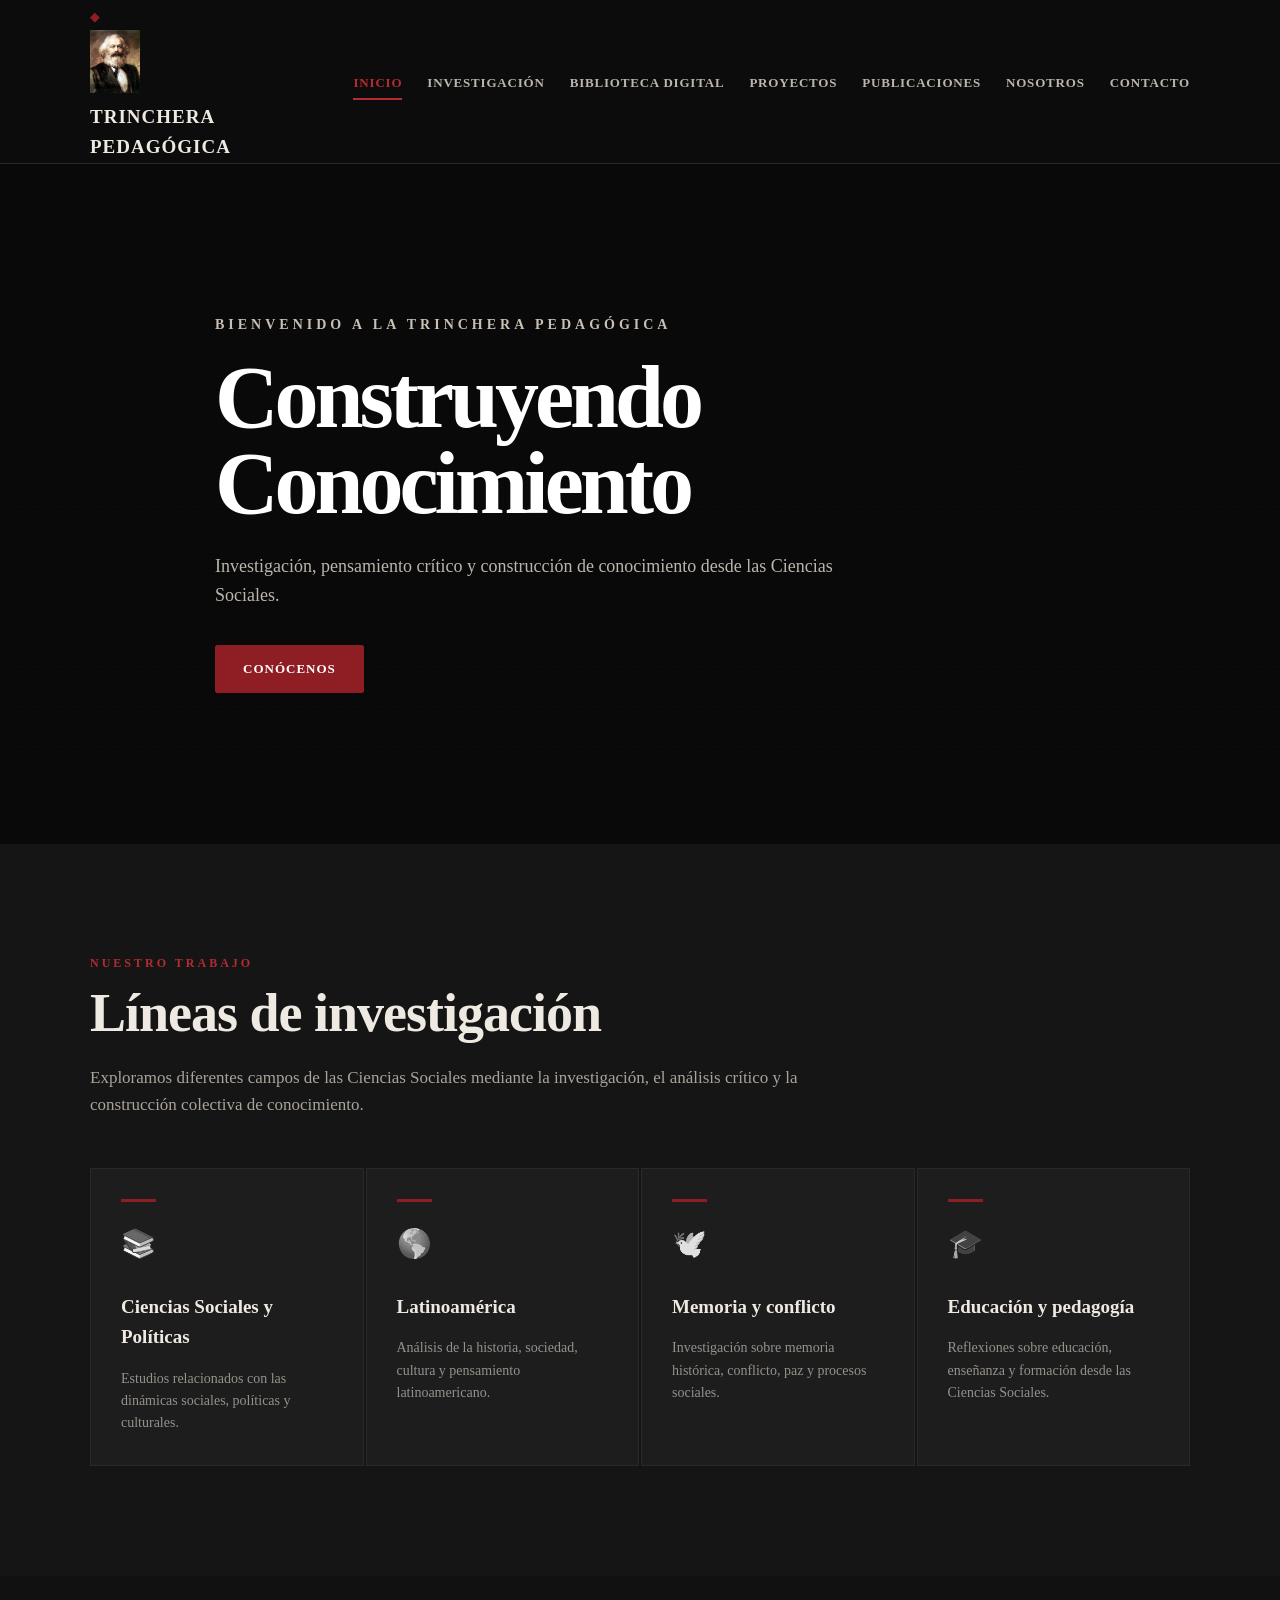
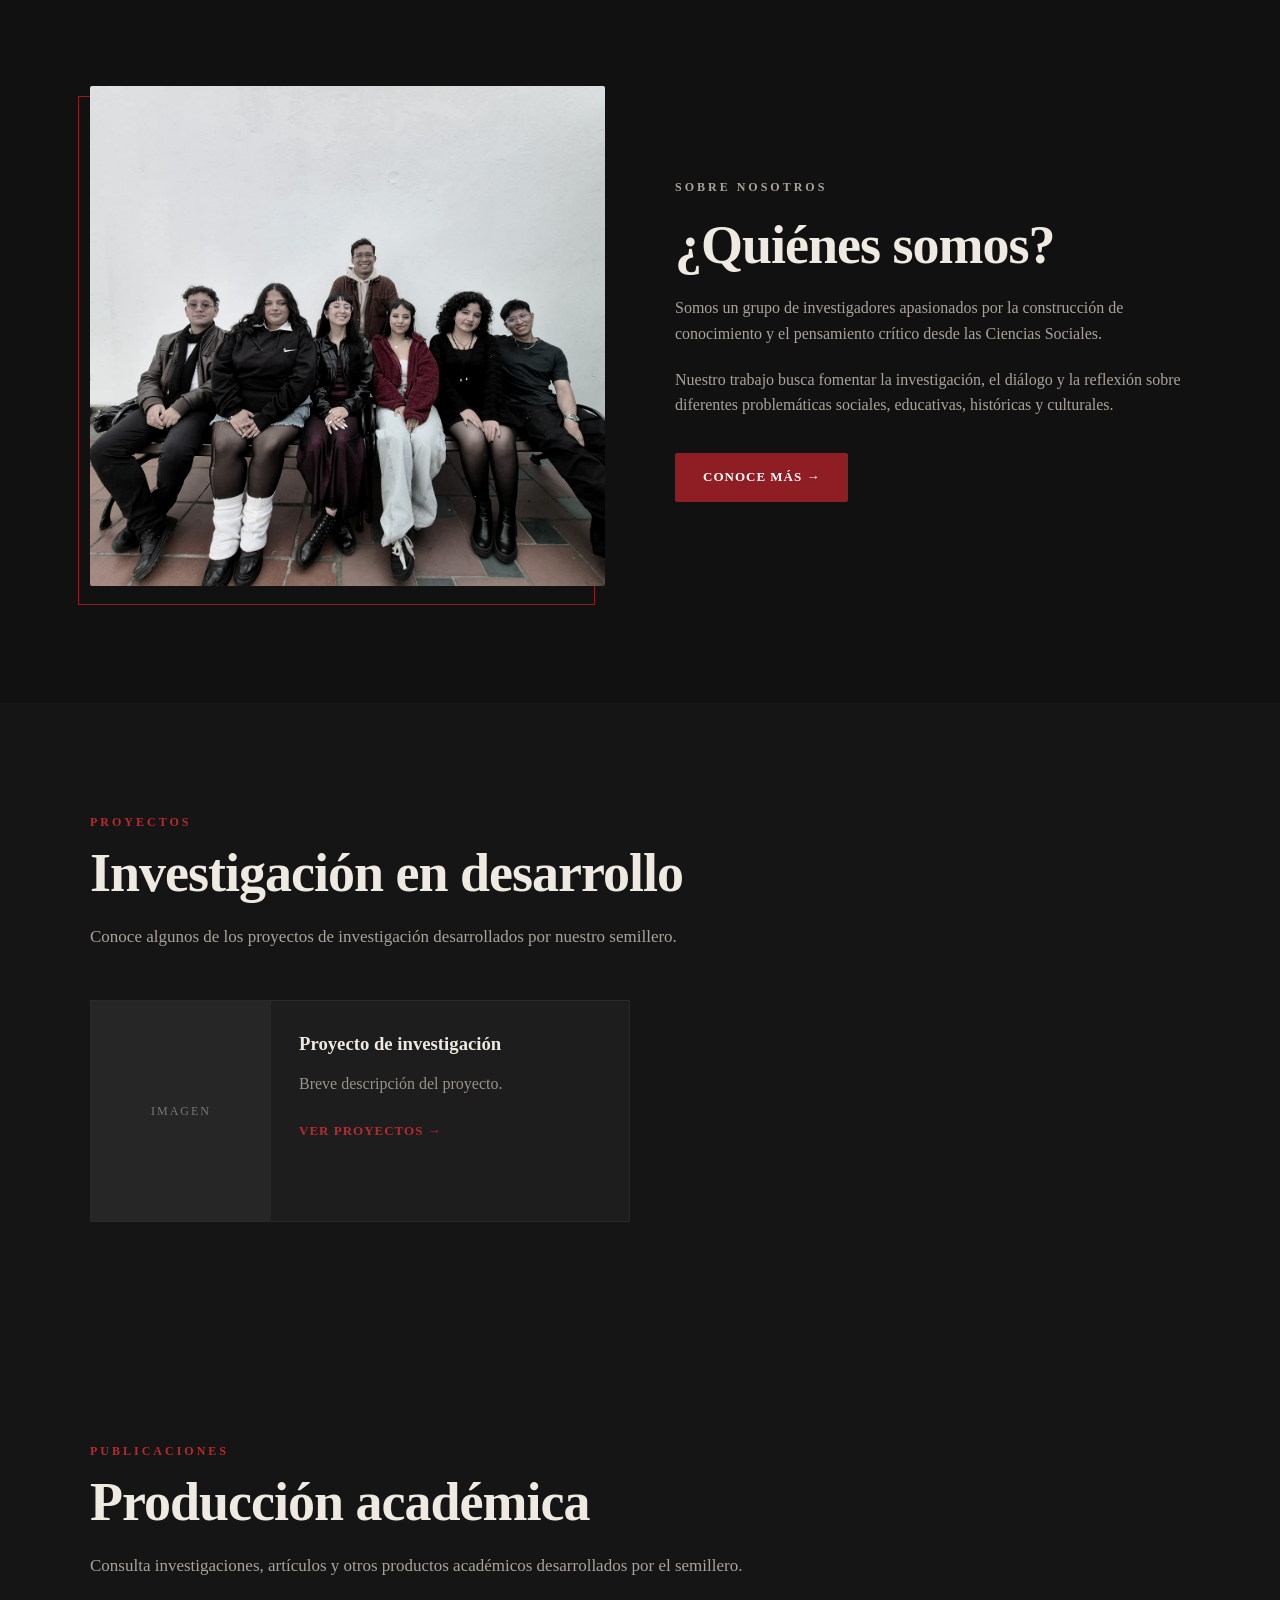
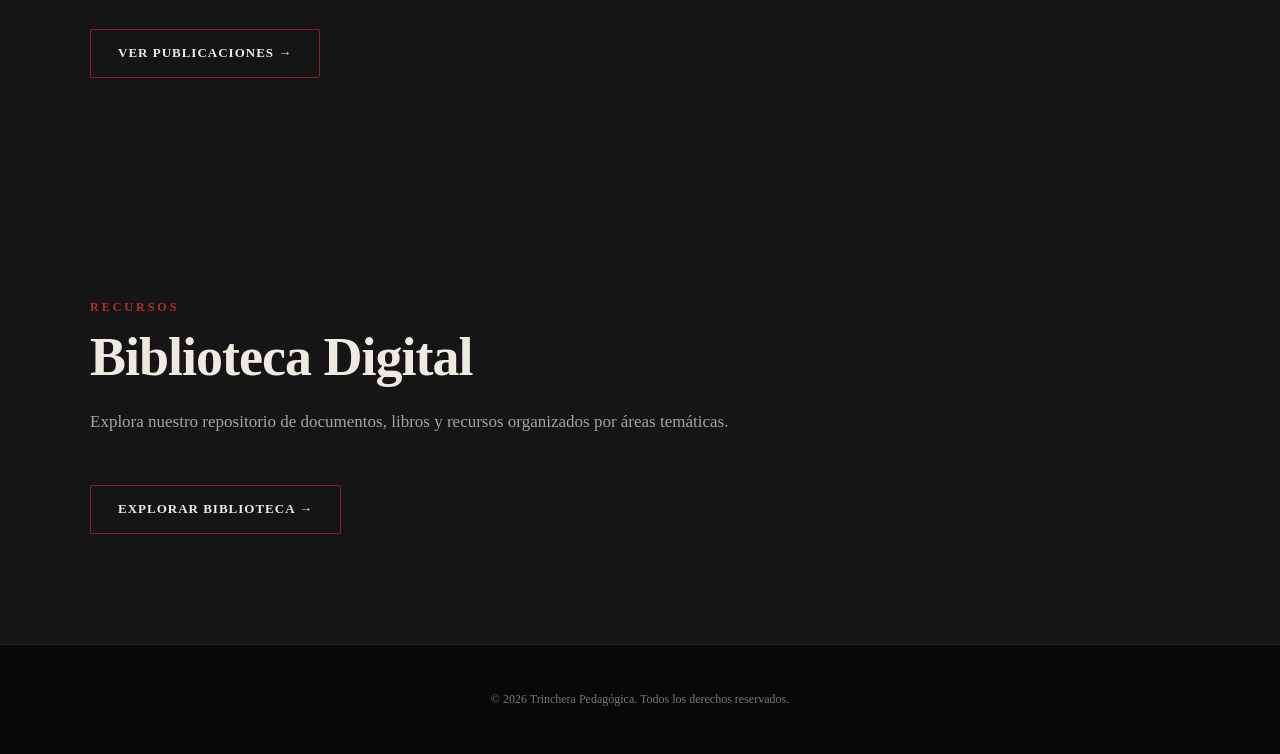
==== commit 6caf9c74: "Primer perfil 2" ====
--- a/index.html
+++ b/index.html
@@ -1,38 +1,81 @@
 <!DOCTYPE html>
 <html lang="es">
+
 <head>
+
     <meta charset="UTF-8">
     <meta name="viewport" content="width=device-width, initial-scale=1.0">
 
-    <title>Nosotros | Trinchera Pedagógica</title>
-
-    <!-- CSS general del sitio -->
+    <title>Trinchera Pedagógica</title>
+
     <link rel="stylesheet" href="css/styles.css">
 
-    <!-- CSS específico de esta página -->
-    <link rel="stylesheet" href="css/nosotros.css">
 </head>
 
 <body>
 
-
-    <header class="navbar">
-
-    <div class="logo">
-        <a href="index.html">TRINCHERA<br>PEDAGÓGICA</a>
-    </div>
-
-    <nav class="menu">
-        <a href="index.html">Inicio</a>
-        <a href="nosotros.html" class="activo">Nosotros</a>
-        <a href="investigacion.html">Investigación</a>
-        <a href="repositorio.html">Biblioteca</a>
-        <a href="proyectos.html">Proyectos</a>
-        <a href="publicaciones.html">Publicaciones</a>
-        <a href="contacto.html">Contacto</a>
-    </nav>
-
-</header>
+    <header class="header">
+
+        <div class="contenedor header-contenido">
+
+            <a href="index.html" class="logo mi-logo">
+                <img src="images/logo.png" alt="Logo de la Trinchera Pedagógica" style="width: 50px; height: auto;">
+                Trinchera Pedagógica
+            </a>
+
+            <nav class="navegacion">
+
+                <ul>
+
+                    <li>
+                        <a href="index.html" class="activo">
+                            Inicio
+                        </a>
+                    </li>
+
+                    <li>
+                        <a href="investigacion.html">
+                            Investigación
+                        </a>
+                    </li>
+
+                    <li>
+                        <a href="repositorio.html">
+                            Biblioteca Digital
+                        </a>
+                    </li>
+
+                    <li>
+                        <a href="proyectos.html">
+                            Proyectos
+                        </a>
+                    </li>
+
+                    <li>
+                        <a href="publicaciones.html">
+                            Publicaciones
+                        </a>
+                    </li>
+
+                    <li>
+                        <a href="nosotros.html">
+                            Nosotros
+                        </a>
+                    </li>
+
+                    <li>
+                        <a href="contacto.html">
+                            Contacto
+                        </a>
+                    </li>
+
+                </ul>
+
+            </nav>
+
+        </div>
+
+    </header>
 
 
     <main>
